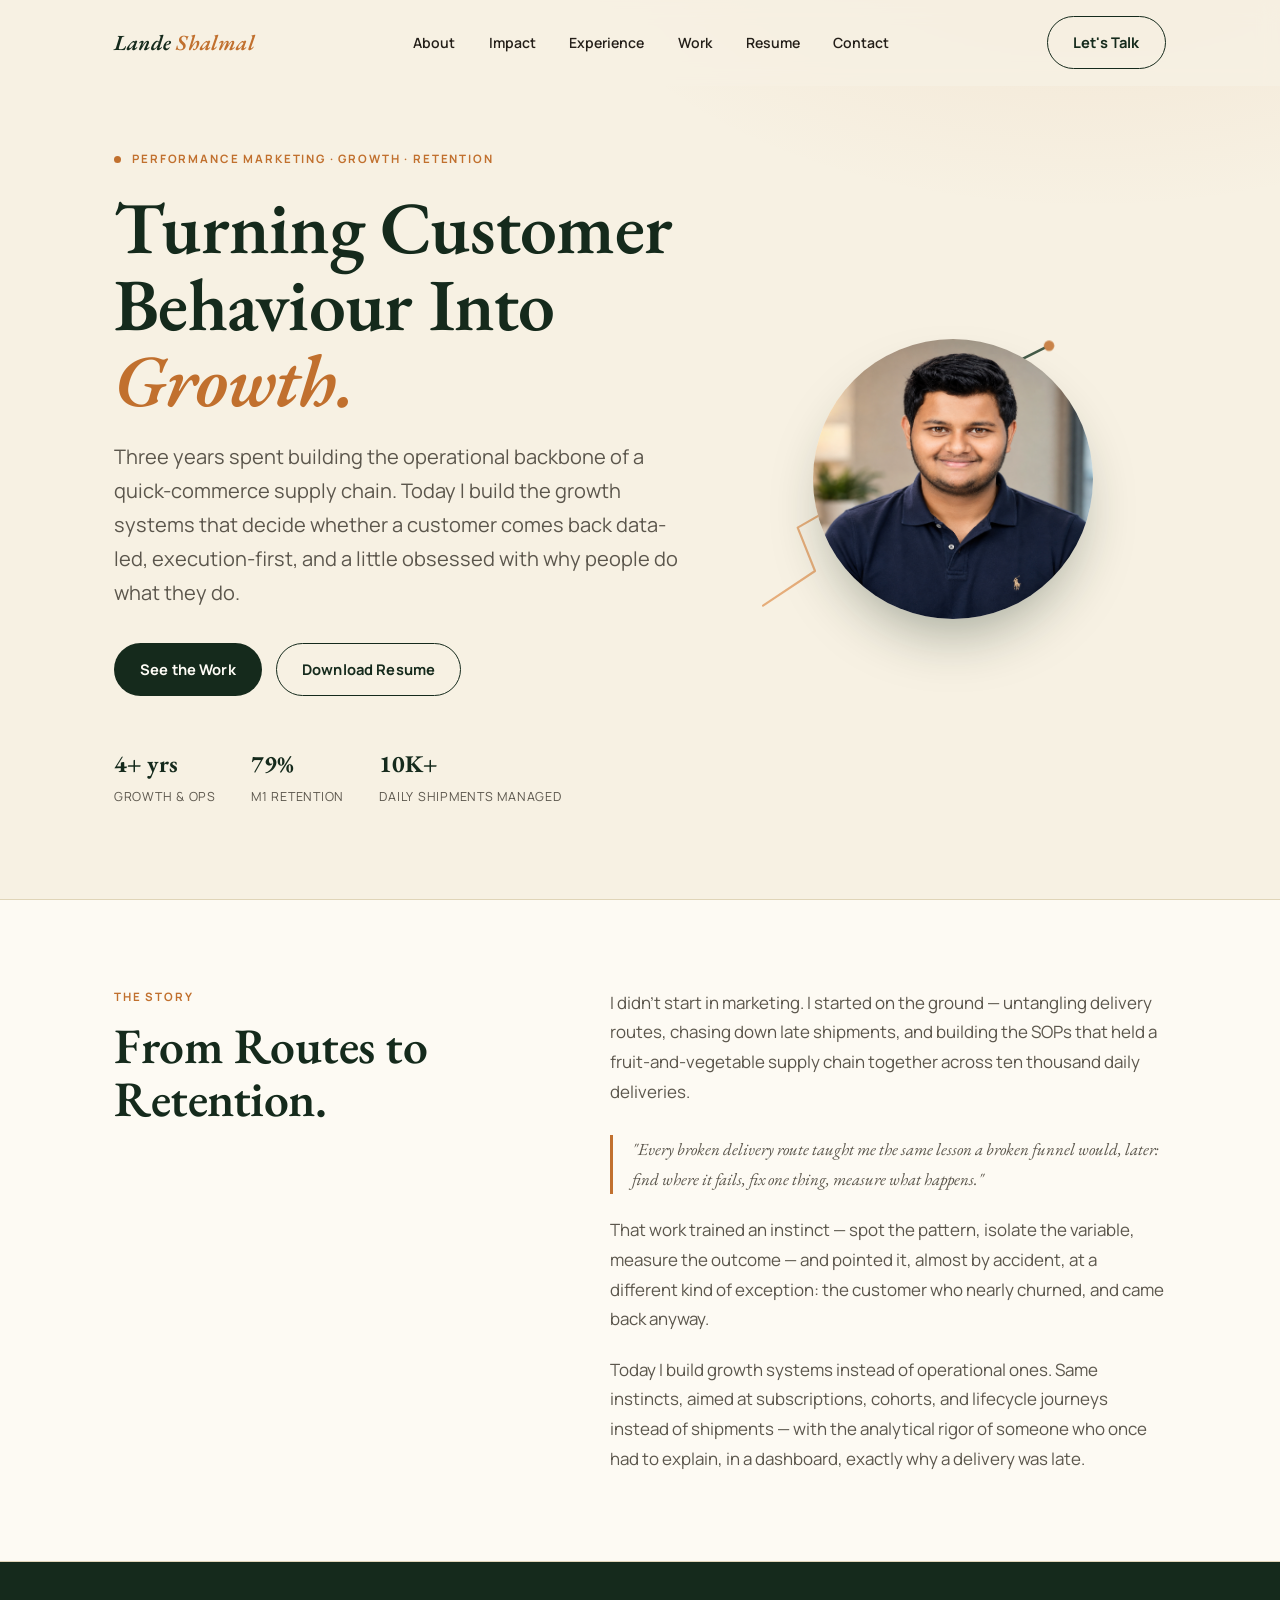
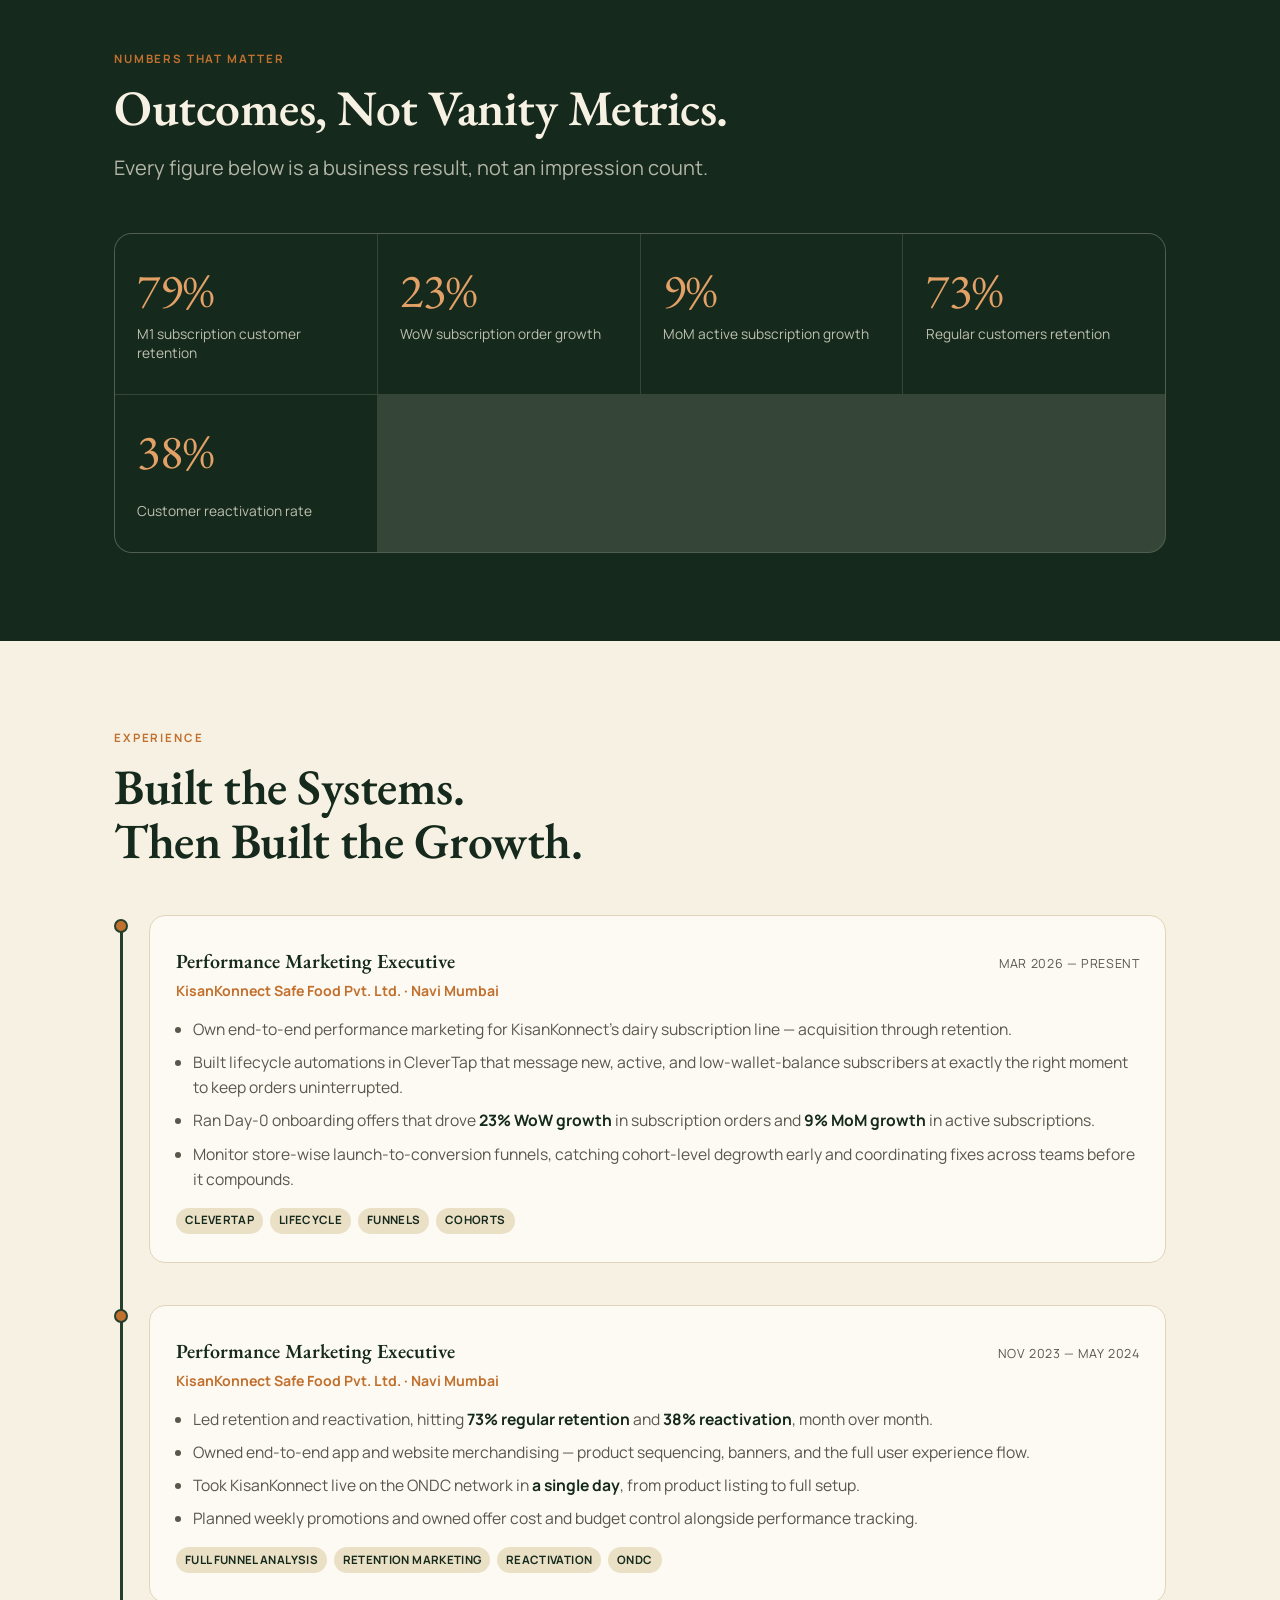
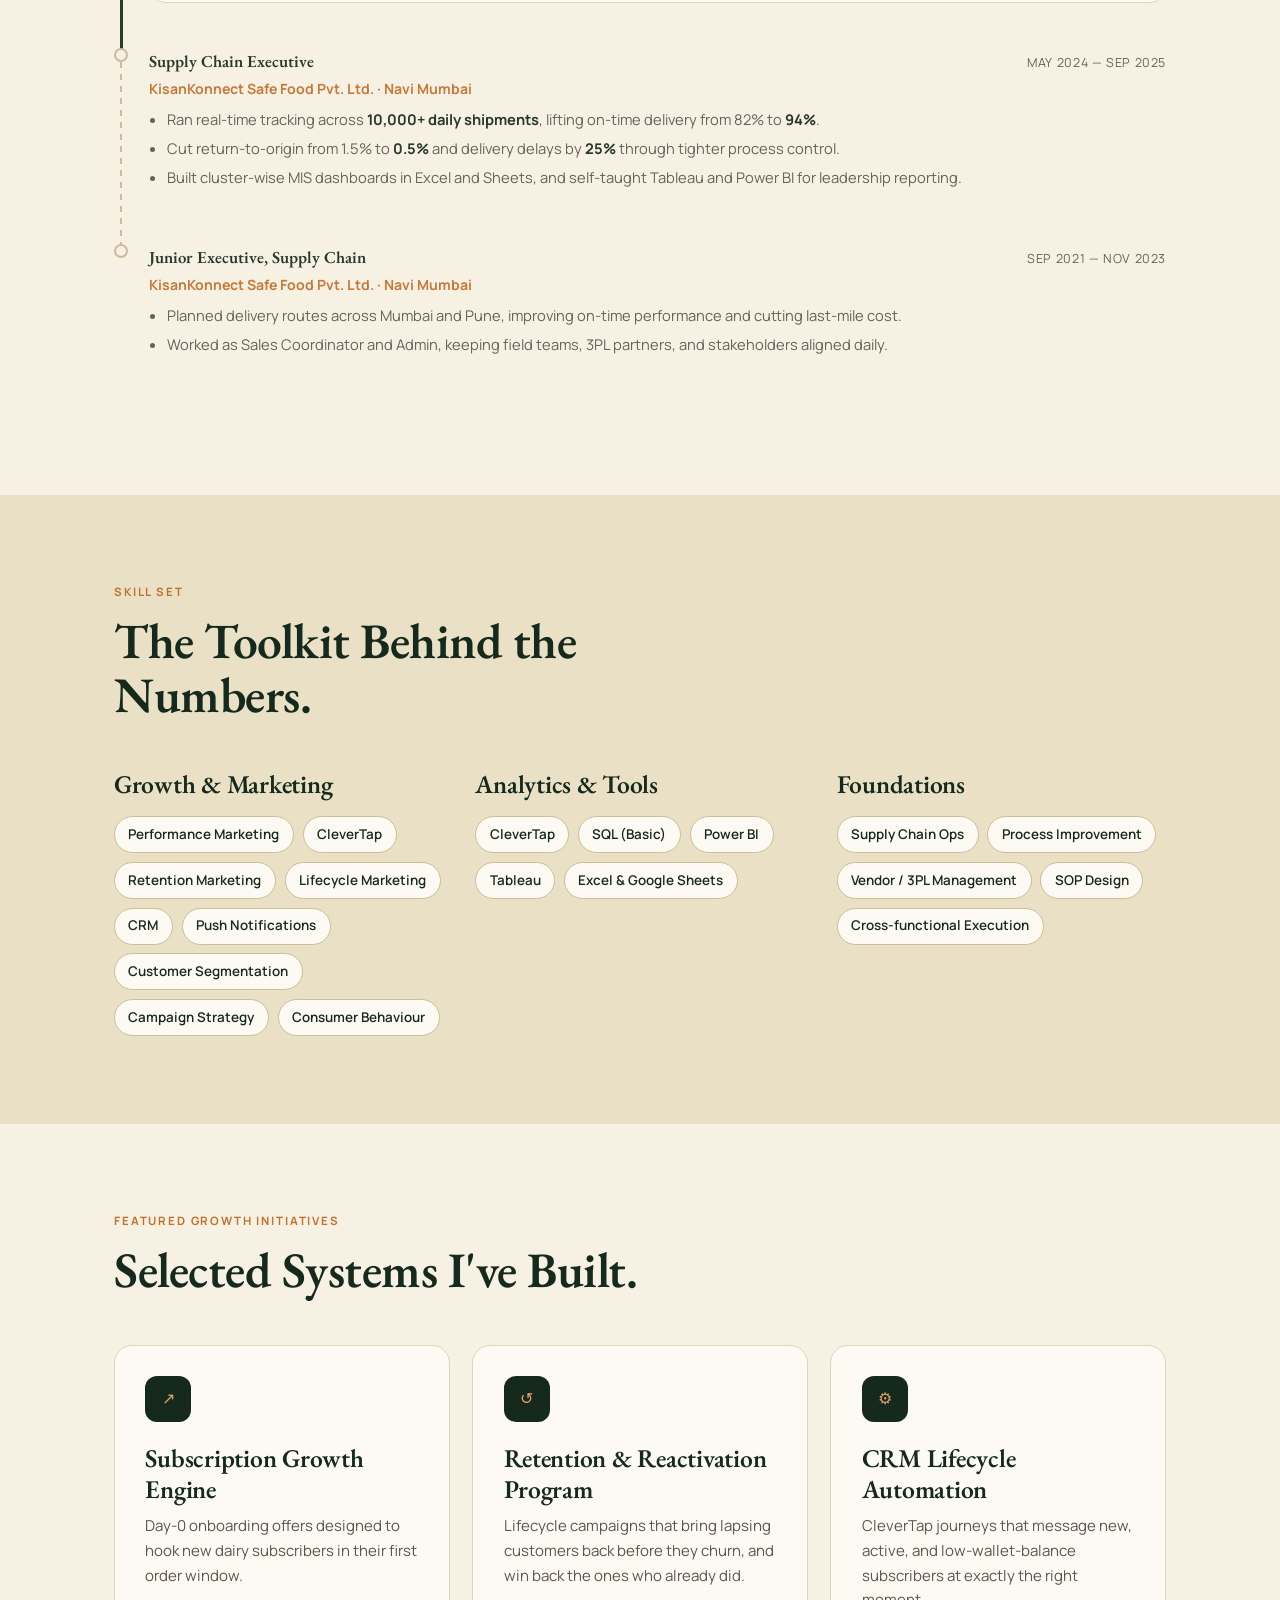
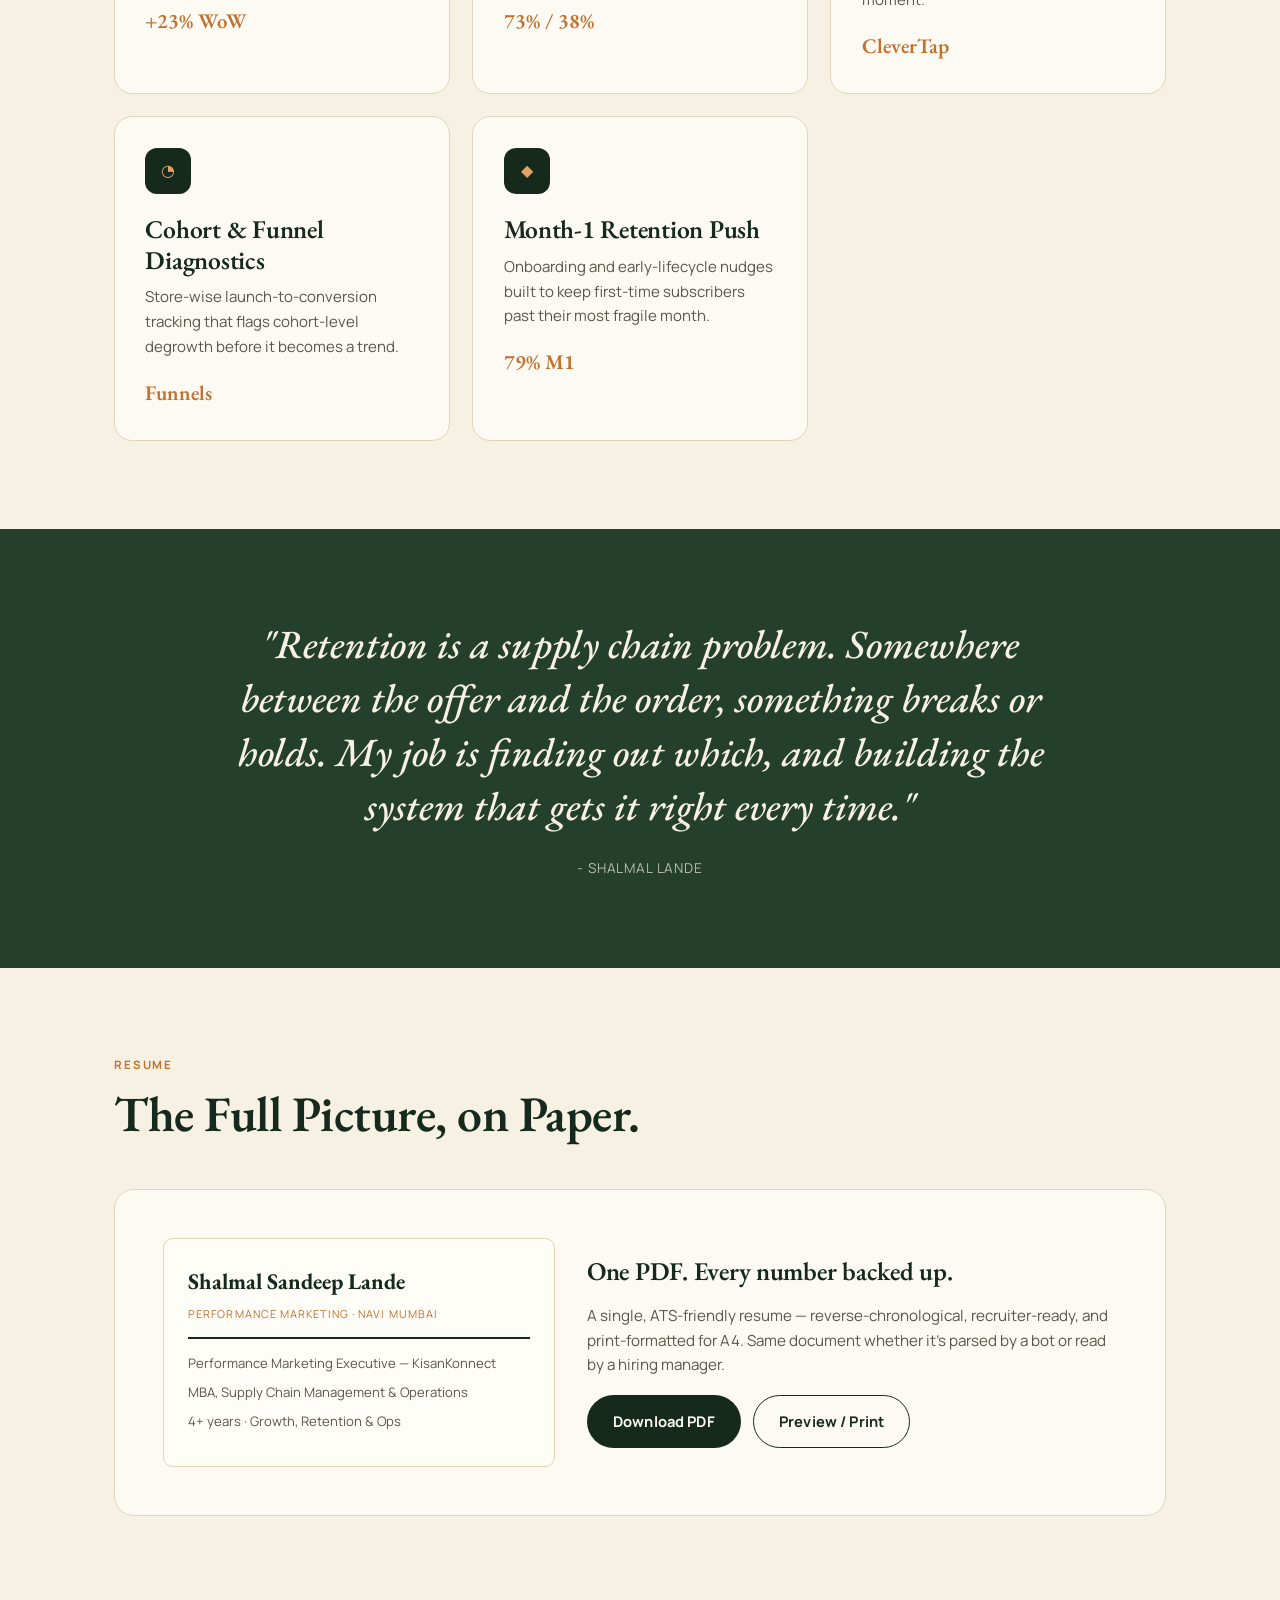
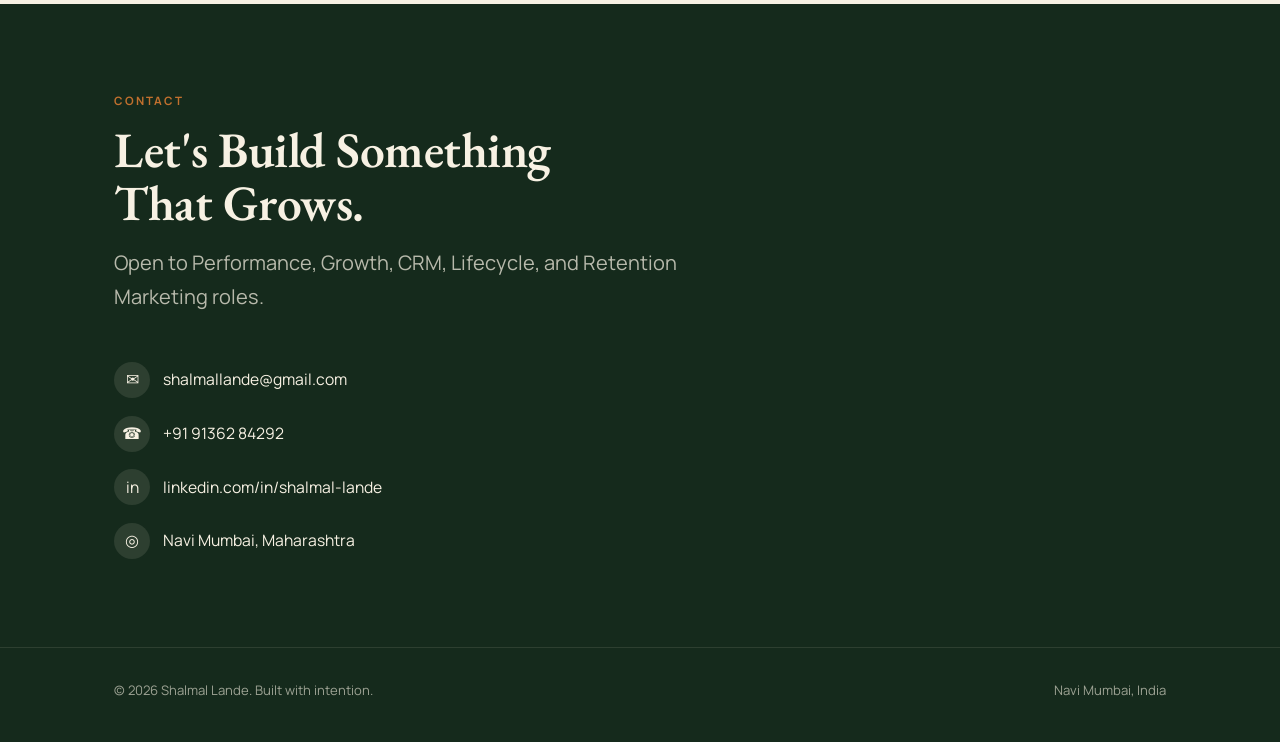
==== index.html @ 7742276c "Update index.html Link to resume updated" ====
<!DOCTYPE html>
<html lang="en">
<head>
<meta charset="UTF-8" />
<meta name="viewport" content="width=device-width, initial-scale=1.0" />
<title>Shalmal Lande — Performance Marketing &amp; Growth</title>
<meta name="description" content="Shalmal Lande is a Performance Marketing professional building retention, lifecycle and growth systems — grounded in four years of supply-chain execution." />

<!-- Open Graph -->
<meta property="og:title" content="Shalmal Lande — Building Growth Through Data" />
<meta property="og:description" content="Performance Marketing professional specializing in retention, lifecycle marketing and CRM automation." />
<meta property="og:type" content="website" />
<meta property="og:locale" content="en_IN" />

<!-- Twitter -->
<meta name="twitter:card" content="summary_large_image" />
<meta name="twitter:title" content="Shalmal Lande — Building Growth Through Data" />
<meta name="twitter:description" content="Performance Marketing professional specializing in retention, lifecycle marketing and CRM automation." />

<!-- Structured data -->
<script type="application/ld+json">
{
  "@context": "https://schema.org",
  "@type": "Person",
  "name": "Shalmal Sandeep Lande",
  "jobTitle": "Performance Marketing Executive",
  "worksFor": { "@type": "Organization", "name": "KisanKonnect Safe Food Private Limited" },
  "address": { "@type": "PostalAddress", "addressLocality": "Navi Mumbai", "addressRegion": "Maharashtra", "addressCountry": "IN" },
  "email": "mailto:shalmallande@gmail.com",
  "sameAs": ["https://www.linkedin.com/in/shalmal-lande-428341118/"]
}
</script>

<link rel="icon" href="data:image/svg+xml,%3Csvg xmlns='http://www.w3.org/2000/svg' viewBox='0 0 64 64'%3E%3Crect width='64' height='64' rx='14' fill='%2324402E'/%3E%3Cpath d='M14 40 L24 24 L32 34 L50 16' stroke='%23C1702E' stroke-width='4' fill='none' stroke-linecap='round' stroke-linejoin='round'/%3E%3C/svg%3E" />

<link rel="preconnect" href="https://fonts.googleapis.com" />
<link rel="preconnect" href="https://fonts.gstatic.com" crossorigin />
<link href="https://fonts.googleapis.com/css2?family=EB+Garamond:ital,wght@0,400;0,500;0,600;0,700;1,500;1,600&family=Manrope:wght@400;500;600;700;800&display=swap" rel="stylesheet" />

<style>
/* ============================================================
   TOKENS
   ============================================================ */
:root{
  --ivory:#F7F1E3;
  --ivory-deep:#EFE6D2;
  --paper:#FDFAF3;
  --forest:#24402C;
  --forest-deep:#152A1C;
  --forest-mid:#33553B;
  --beige:#EAE0C6;
  --ember:#C1702E;
  --ember-soft:#E3A167;
  --charcoal:#241F19;
  --charcoal-soft:#5B564C;
  --hairline:#E0D5B8;
  --hairline-strong:#CBBD97;
  --white:#FFFDF7;

  --display:'EB Garamond', Georgia, serif;
  --body:'Manrope', -apple-system, BlinkMacSystemFont, sans-serif;

  --container:1180px;
  --edge: clamp(20px, 6vw, 64px);
  --ease: cubic-bezier(.16,.84,.44,1);
}

*,*::before,*::after{box-sizing:border-box;}
html{scroll-behavior:smooth;}
@media (prefers-reduced-motion: reduce){
  html{scroll-behavior:auto;}
  *,*::before,*::after{animation-duration:0.001ms !important; animation-iteration-count:1 !important; transition-duration:0.001ms !important; scroll-behavior:auto !important;}
}
body{
  margin:0;
  font-family:var(--body);
  background:var(--ivory);
  color:var(--charcoal);
  line-height:1.6;
  -webkit-font-smoothing:antialiased;
  overflow-x:hidden;
}
img,svg{display:block; max-width:100%;}
a{color:inherit;}
button{font-family:inherit;}
::selection{background:var(--ember-soft); color:var(--forest-deep);}

.container{
  width:100%;
  max-width:var(--container);
  margin:0 auto;
  padding-left:var(--edge);
  padding-right:var(--edge);
}
.eyebrow{
  font-family:var(--body);
  font-size:.72rem;
  font-weight:700;
  letter-spacing:.16em;
  text-transform:uppercase;
  color:var(--ember);
}
h1,h2,h3{
  font-family:var(--display);
  font-weight:600;
  margin:0;
  color:var(--forest-deep);
  letter-spacing:-0.01em;
}
h2{ font-size:clamp(2rem, 4.4vw, 3.1rem); line-height:1.08; }
h3{ font-size:clamp(1.25rem, 2vw, 1.6rem); line-height:1.2; }
p{ margin:0; }
.lede{ font-size:clamp(1.05rem, 1.6vw, 1.25rem); color:var(--charcoal-soft); line-height:1.7; }

.italic-accent{ font-style:italic; color:var(--ember); }

/* Buttons */
.btn{
  display:inline-flex;
  align-items:center;
  gap:.5em;
  font-family:var(--body);
  font-weight:700;
  font-size:.92rem;
  letter-spacing:.01em;
  padding:.95em 1.7em;
  border-radius:100px;
  border:1.5px solid transparent;
  cursor:pointer;
  text-decoration:none;
  transition:transform .35s var(--ease), background .3s ease, color .3s ease, border-color .3s ease;
  will-change:transform;
}
.btn-primary{ background:var(--forest-deep); color:var(--white); }
.btn-primary:hover{ background:var(--forest); }
.btn-ghost{ background:transparent; color:var(--forest-deep); border-color:var(--forest-deep); }
.btn-ghost:hover{ background:var(--forest-deep); color:var(--white); }
.btn-on-dark{ background:var(--ember); color:var(--white); }
.btn-on-dark:hover{ background:var(--ember-soft); }
.btn-ghost-on-dark{ background:transparent; color:var(--ivory); border-color:rgba(247,241,227,.4); }
.btn-ghost-on-dark:hover{ background:rgba(247,241,227,.12); border-color:var(--ivory); }

/* Reveal-on-scroll */
.reveal{ opacity:0; transform:translateY(28px); transition:opacity .8s var(--ease), transform .8s var(--ease); }
.reveal.in-view{ opacity:1; transform:translateY(0); }
.reveal-stagger > *{ opacity:0; transform:translateY(24px); transition:opacity .7s var(--ease), transform .7s var(--ease); }
.reveal-stagger.in-view > *{ opacity:1; transform:translateY(0); }
.reveal-stagger.in-view > *:nth-child(1){transition-delay:.02s;}
.reveal-stagger.in-view > *:nth-child(2){transition-delay:.09s;}
.reveal-stagger.in-view > *:nth-child(3){transition-delay:.16s;}
.reveal-stagger.in-view > *:nth-child(4){transition-delay:.23s;}
.reveal-stagger.in-view > *:nth-child(5){transition-delay:.30s;}
.reveal-stagger.in-view > *:nth-child(6){transition-delay:.37s;}
.reveal-stagger.in-view > *:nth-child(7){transition-delay:.44s;}
.reveal-stagger.in-view > *:nth-child(8){transition-delay:.51s;}

/* ============================================================
   SCROLL PROGRESS + CURSOR GLOW + BACK TO TOP
   ============================================================ */
#scroll-progress{
  position:fixed; top:0; left:0; height:3px; width:0%;
  background:var(--ember); z-index:9999; transition:width .1s linear;
}
#cursor-glow{
  position:fixed; top:0; left:0; width:420px; height:420px;
  border-radius:50%; pointer-events:none; z-index:1;
  background:radial-gradient(circle, rgba(193,112,46,.10) 0%, rgba(193,112,46,0) 70%);
  transform:translate(-50%,-50%); opacity:0; transition:opacity .4s ease;
}
#back-to-top{
  position:fixed; right:20px; bottom:20px; z-index:500;
  width:46px; height:46px; border-radius:50%;
  background:var(--forest-deep); color:var(--ivory);
  border:none; cursor:pointer; display:flex; align-items:center; justify-content:center;
  opacity:0; visibility:hidden; transform:translateY(10px);
  transition:opacity .3s ease, transform .3s ease, visibility .3s;
  box-shadow:0 8px 24px rgba(21,42,28,.25);
}
#back-to-top.show{ opacity:1; visibility:visible; transform:translateY(0); }

/* ============================================================
   NAV
   ============================================================ */
header.nav{
  position:fixed; top:0; left:0; right:0; z-index:1000;
  background:rgba(247,241,227,.82);
  backdrop-filter:blur(10px);
  border-bottom:1px solid transparent;
  transition:border-color .3s ease, background .3s ease;
}
header.nav.scrolled{ border-bottom-color:var(--hairline); }
.nav-inner{
  display:flex; align-items:center; justify-content:space-between;
  padding-top:16px; padding-bottom:16px;
}
.logo{
  font-family:var(--display); font-style:italic; font-weight:600;
  font-size:1.35rem; color:var(--forest-deep); text-decoration:none; letter-spacing:.01em;
}
.logo span{ color:var(--ember); }
.nav-links{ display:none; gap:2.1rem; list-style:none; margin:0; padding:0; align-items:center; }
.nav-links a{
  font-size:.88rem; font-weight:600; text-decoration:none; color:var(--charcoal);
  position:relative; padding-bottom:3px;
}
.nav-links a::after{
  content:""; position:absolute; left:0; right:100%; bottom:0; height:1.5px; background:var(--ember);
  transition:right .3s var(--ease);
}
.nav-links a:hover::after{ right:0; }
.nav-cta{ display:none; }
.nav-toggle{
  background:none; border:none; cursor:pointer; padding:6px; display:flex; flex-direction:column; gap:5px;
}
.nav-toggle span{ width:24px; height:2px; background:var(--forest-deep); border-radius:2px; transition:transform .3s ease, opacity .3s ease; }
.nav-toggle.open span:nth-child(1){ transform:translateY(7px) rotate(45deg); }
.nav-toggle.open span:nth-child(2){ opacity:0; }
.nav-toggle.open span:nth-child(3){ transform:translateY(-7px) rotate(-45deg); }

.mobile-menu{
  position:fixed; inset:0; background:var(--forest-deep); z-index:998;
  display:flex; flex-direction:column; justify-content:center; padding:0 var(--edge);
  transform:translateY(-100%); transition:transform .5s var(--ease); 
}
.mobile-menu.open{ transform:translateY(0); }
.mobile-menu ul{ list-style:none; margin:0; padding:0; display:flex; flex-direction:column; gap:1.1rem; }
.mobile-menu a{
  font-family:var(--display); font-size:2.1rem; color:var(--ivory); text-decoration:none; font-weight:500;
}
.mobile-menu .mm-cta{ margin-top:2rem; }

@media (min-width:900px){
  .nav-links{ display:flex; }
  .nav-cta{ display:inline-flex; }
  .nav-toggle{ display:none; }
}

/* ============================================================
   HERO
   ============================================================ */

.hero{
  position:relative; padding:150px 0 90px; overflow:hidden;
  background:
    radial-gradient(ellipse 900px 500px at 85% -10%, rgba(193,112,46,.10), transparent 60%),
    var(--ivory);


}
.hero-grid{ display:grid; gap:2.4rem; align-items:center; }
.hero-kicker{ display:flex; align-items:center; gap:.7rem; margin-bottom:1.3rem; }
.hero-kicker .dot{ width:7px; height:7px; border-radius:50%; background:var(--ember); }
.hero h1{
  font-size:clamp(2.5rem, 7vw, 4.6rem);
  line-height:1.04;
}
.hero .lede{ margin-top:1.3rem; max-width:52ch; }
.hero-ctas{ display:flex; flex-wrap:wrap; gap:.9rem; margin-top:2.1rem; }
.hero-meta{
  display:flex; gap:2.2rem; margin-top:3rem; flex-wrap:wrap;
}
.hero-meta div{ }
.hero-meta strong{ display:block; font-family:var(--display); font-size:1.5rem; color:var(--forest-deep); }
.hero-meta span{ font-size:.78rem; color:var(--charcoal-soft); text-transform:uppercase; letter-spacing:.06em; }

.hero-visual{ position:relative; min-height:280px; }
.hero-avatar{
  width:min(280px, 60vw); aspect-ratio:1; border-radius:50%;
  margin:0 auto;
  background:linear-gradient(155deg, var(--forest-mid), var(--forest-deep));
  display:flex; align-items:center; justify-content:center;
  font-family:var(--display); font-style:italic; font-size:5rem; color:var(--ivory);
  position:relative; z-index:2;
  box-shadow:0 30px 60px -20px rgba(21,42,28,.4);

}
.route-svg{ position:absolute; inset:-10% -10% auto -10%; height:130%; width:120%; z-index:1; opacity:.85; }
.route-path{
  fill:none; stroke:var(--ember-soft); stroke-width:2.5; stroke-linecap:round; stroke-linejoin:round;
  stroke-dasharray:6 10;
}
.route-path.grow{ stroke:var(--forest); stroke-width:3; stroke-dasharray:none; }
.route-draw{ stroke-dasharray:1000; stroke-dashoffset:1000; animation:draw 2.6s var(--ease) forwards .3s; }
.route-draw2{ stroke-dasharray:1000; stroke-dashoffset:1000; animation:draw 2.6s var(--ease) forwards .9s; }
@keyframes draw{ to{ stroke-dashoffset:0; } }
.route-dot{ fill:var(--ember); opacity:0; animation:dotpop .4s ease forwards 2.6s; }
@keyframes dotpop{ to{opacity:1;} }

@media (min-width:900px){
  .hero-grid{ grid-template-columns:1.15fr .85fr; gap:3rem; }



/* ============================================================
   SECTION shells
   ============================================================ */
section{ padding:88px 0; position:relative; }
.section-head{ max-width:640px; margin-bottom:3rem; }
.section-head .eyebrow{ margin-bottom:.8rem; display:block; }

/* ABOUT */
.about{ background:var(--paper); border-top:1px solid var(--hairline); border-bottom:1px solid var(--hairline); }
.about-grid{ display:grid; gap:2.6rem; }
.about-copy p{ margin-bottom:1.3rem; color:var(--charcoal-soft); font-size:1.06rem; line-height:1.75; }
.about-copy p:last-child{ margin-bottom:0; }
.pull{
  border-left:3px solid var(--ember); padding-left:1.2rem; margin:1.8rem 0;
  font-family:var(--display); font-style:italic; font-size:1.25rem; color:var(--forest-deep);
}
@media (min-width:900px){
  .about-grid{ grid-template-columns:.9fr 1.1fr; }
}

/* NUMBERS */
.numbers{ background:var(--forest-deep); color:var(--ivory); }
.numbers h2, .numbers .section-head p{ color:var(--ivory); }
.numbers .section-head p{ color:rgba(247,241,227,.7); }
.kpi-grid{
  display:grid; grid-template-columns:repeat(2,1fr); gap:1px;
  background:rgba(247,241,227,.14); border:1px solid rgba(247,241,227,.14); border-radius:18px; overflow:hidden;
}
.kpi-card{ background:var(--forest-deep); padding:2rem 1.4rem; text-align:left; }
.kpi-num{
  font-family:var(--display); font-size:clamp(2.1rem, 4vw, 3rem); color:var(--ember-soft); line-height:1;
  display:flex; align-items:baseline; gap:.15em;
}
.kpi-label{ margin-top:.6rem; font-size:.86rem; color:rgba(247,241,227,.75); line-height:1.4; }
.kpi-rto{ grid-column:1 / 1; display:flex; align-items:baseline; gap:1rem; flex-wrap:wrap; }
.kpi-rto .arrow{ color:var(--ember-soft); font-family:var(--display); font-size:1.6rem; }
@media (min-width:700px){
  .kpi-grid{ grid-template-columns:repeat(4,1fr); }
}

/* EXPERIENCE */
.timeline{ position:relative; }
.tl-item{ position:relative; padding-left:2.2rem; padding-bottom:2.6rem; }
.tl-item::before{ /* spine */
  content:""; position:absolute; left:6px; top:6px; bottom:-6px; width:2px; background:var(--hairline-strong);
}
.tl-item:last-child::before{ display:none; }
.tl-item::after{ /* dot */
  content:""; position:absolute; left:0; top:4px; width:14px; height:14px; border-radius:50%;
  background:var(--ivory); border:2.5px solid var(--hairline-strong);
}
.tl-item.role-marketing::before{ background:var(--forest); width:3px; left:5.5px; }
.tl-item.role-marketing::after{ border-color:var(--forest); background:var(--ember); }
.tl-item.role-supply::before{ background:repeating-linear-gradient(to bottom, var(--hairline-strong) 0 6px, transparent 6px 12px); }

.tl-card{ }
.tl-card.emph{
  background:var(--paper); border:1px solid var(--hairline); border-radius:16px; padding:1.8rem 1.6rem;
}
.tl-card.muted{ padding:0.2rem 0 0.2rem 0; opacity:.92; }
.tl-top{ display:flex; flex-wrap:wrap; align-items:baseline; justify-content:space-between; gap:.4rem; margin-bottom:.2rem;}
.tl-role{ font-family:var(--display); font-weight:600; font-size:1.25rem; color:var(--forest-deep); }
.tl-card.muted .tl-role{ font-size:1.05rem; }
.tl-date{ font-size:.78rem; color:var(--charcoal-soft); text-transform:uppercase; letter-spacing:.05em; white-space:nowrap; }
.tl-company{ font-size:.88rem; color:var(--ember); font-weight:700; margin-bottom:.9rem; }
.tl-card.muted .tl-company{ margin-bottom:.5rem; }
.tl-bullets{ margin:0; padding-left:1.1rem; color:var(--charcoal-soft); }
.tl-bullets li{ margin-bottom:.5rem; font-size:.98rem; line-height:1.6; }
.tl-card.muted .tl-bullets li{ font-size:.92rem; margin-bottom:.35rem; }
.tl-bullets strong{ color:var(--forest-deep); }
.tag-row{ display:flex; flex-wrap:wrap; gap:.4rem; margin-top:1rem; }
.tag{
  font-size:.72rem; font-weight:700; letter-spacing:.03em; text-transform:uppercase;
  background:var(--beige); color:var(--forest-deep); padding:.32em .8em; border-radius:100px;
}

/* SKILLS */
.skills{ background:var(--beige); }
.skills-grid{ display:grid; gap:2rem; }
.skill-group h3{ margin-bottom:1rem; }
.skill-group .pill-row{ display:flex; flex-wrap:wrap; gap:.55rem; }
.pill{
  font-size:.84rem; font-weight:600; color:var(--forest-deep); background:var(--paper);
  border:1px solid var(--hairline-strong); padding:.5em 1em; border-radius:100px;
  transition:background .25s ease, color .25s ease, transform .25s ease;
}
.pill:hover{ background:var(--forest-deep); color:var(--ivory); transform:translateY(-2px); }
@media (min-width:900px){
  .skills-grid{ grid-template-columns:repeat(3,1fr); }
}

/* FEATURED WORK */
.work-grid{ display:grid; gap:1.4rem; }
.work-card{
  border:1px solid var(--hairline); border-radius:18px; padding:1.9rem; background:var(--paper);
  transition:transform .4s var(--ease), box-shadow .4s var(--ease), border-color .4s ease;
  position:relative; overflow:hidden;
}
.work-card:hover{ transform:translateY(-6px); box-shadow:0 24px 48px -24px rgba(36,32,25,.18); border-color:var(--hairline-strong); }
.work-icon{
  width:46px; height:46px; border-radius:12px; background:var(--forest-deep); color:var(--ember-soft);
  display:flex; align-items:center; justify-content:center; margin-bottom:1.3rem;
}
.work-card h3{ margin-bottom:.6rem; }
.work-card p{ color:var(--charcoal-soft); font-size:.94rem; line-height:1.65; margin-bottom:1rem; }
.work-stat{ font-family:var(--display); color:var(--ember); font-size:1.3rem; font-weight:600; }
@media (min-width:700px){ .work-grid{ grid-template-columns:repeat(2,1fr); } }
@media (min-width:1050px){ .work-grid{ grid-template-columns:repeat(3,1fr); } }

/* PHILOSOPHY */
.philosophy{
  background:var(--forest); color:var(--ivory); text-align:center;
}
.philosophy-quote{
  font-family:var(--display); font-style:italic; font-weight:500;
  font-size:clamp(1.5rem, 3.6vw, 2.5rem); line-height:1.35; max-width:820px; margin:0 auto;
}
.philosophy-attr{ margin-top:1.6rem; font-size:.85rem; letter-spacing:.06em; text-transform:uppercase; color:rgba(247,241,227,.7); }

/* RESUME */
.resume-panel{
  display:grid; gap:2rem; background:var(--paper); border:1px solid var(--hairline); border-radius:20px; padding:clamp(1.6rem,4vw,3rem);
}
.resume-doc{
  background:var(--white); border:1px solid var(--hairline); border-radius:10px; padding:1.6rem 1.5rem;
  font-family:var(--display);
}
.resume-doc .rd-name{ font-size:1.4rem; font-weight:700; color:var(--forest-deep); }
.resume-doc .rd-tag{ font-family:var(--body); font-size:.68rem; letter-spacing:.1em; text-transform:uppercase; color:var(--ember); margin-top:.3rem; }
.resume-doc hr{ border:none; border-top:2px solid var(--forest-deep); margin:.9rem 0; }
.resume-doc .rd-line{ font-family:var(--body); font-size:.82rem; color:var(--charcoal-soft); margin-bottom:.5rem; }
.resume-actions{ display:flex; flex-direction:column; gap:1.1rem; justify-content:center; }
.resume-actions p{ color:var(--charcoal-soft); font-size:.95rem; }
.resume-btns{ display:flex; flex-wrap:wrap; gap:.8rem; }
@media (min-width:850px){ .resume-panel{ grid-template-columns:.85fr 1.15fr; } }

/* CONTACT */
.contact{ background:var(--forest-deep); color:var(--ivory); }
.contact h2{ color:var(--ivory); }
.contact .section-head p{ color:rgba(247,241,227,.72); }
.contact-grid{ display:grid; gap:2.4rem; }
.contact-info{ display:flex; flex-direction:column; gap:1.1rem; }
.contact-info a, .contact-info div{
  display:flex; align-items:center; gap:.8rem; text-decoration:none; color:var(--ivory); font-size:.98rem;
}
.ci-icon{ width:36px; height:36px; border-radius:50%; background:rgba(247,241,227,.1); display:flex; align-items:center; justify-content:center; flex-shrink:0; }
.contact-info a{ transition:opacity .25s ease; }
.contact-info a:hover{ opacity:.7; }

.contact-form{ display:flex; flex-direction:column; gap:.9rem; }
.contact-form input, .contact-form textarea{
  width:100%; background:rgba(247,241,227,.07); border:1px solid rgba(247,241,227,.22); border-radius:10px;
  padding:.9em 1em; color:var(--ivory); font-family:var(--body); font-size:.95rem;
}
.contact-form input::placeholder, .contact-form textarea::placeholder{ color:rgba(247,241,227,.5); }
.contact-form input:focus, .contact-form textarea:focus{ outline:2px solid var(--ember); outline-offset:1px; }
.form-note{ font-size:.78rem; color:rgba(247,241,227,.55); }
@media (min-width:900px){ .contact-grid{ grid-template-columns:.85fr 1.15fr; } }

/* FOOTER */
footer{ background:var(--forest-deep); color:rgba(247,241,227,.6); padding:2rem 0 2.6rem; border-top:1px solid rgba(247,241,227,.1); font-size:.82rem; }
.footer-row{ display:flex; flex-wrap:wrap; justify-content:space-between; gap:1rem; align-items:center; }

/* Focus visibility */
a:focus-visible, button:focus-visible{ outline:2px solid var(--ember); outline-offset:2px; }
</style>
</head>
<body>

<div id="scroll-progress"></div>
<div id="cursor-glow"></div>

<header class="nav" id="siteNav">
  <div class="container nav-inner">
    <a href="#top" class="logo">Lande <span>Shalmal</span></a>
    <ul class="nav-links">
      <li><a href="#about">About</a></li>
      <li><a href="#numbers">Impact</a></li>
      <li><a href="#experience">Experience</a></li>
      <li><a href="#work">Work</a></li>
      <li><a href="#resume">Resume</a></li>
      <li><a href="#contact">Contact</a></li>
    </ul>
    <a href="#contact" class="btn btn-ghost nav-cta">Let's Talk</a>
    <button class="nav-toggle" id="navToggle" aria-label="Toggle menu">
      <span></span><span></span><span></span>
    </button>
  </div>
</header>

<div class="mobile-menu" id="mobileMenu">
  <ul>
    <li><a href="#about">About</a></li>
    <li><a href="#numbers">Impact</a></li>
    <li><a href="#experience">Experience</a></li>
    <li><a href="#work">Work</a></li>
    <li><a href="#resume">Resume</a></li>
    <li><a href="#contact">Contact</a></li>
  </ul>
  <a href="#contact" class="btn btn-on-dark mm-cta">Let's Talk</a>
</div>

<main id="top">

<!-- ============ HERO ============ -->
<section class="hero">
  <div class="container hero-grid">
    <div>
      <div class="hero-kicker"><span class="dot"></span><span class="eyebrow">Performance Marketing · Growth · Retention</span></div>
      <h1>Turning Customer<br/>Behaviour Into <span class="italic-accent">Growth.</span></h1>
      <p class="lede">Three years spent building the operational backbone of a quick-commerce supply chain. Today I build the growth systems that decide whether a customer comes back data-led, execution-first, and a little obsessed with why people do what they do.</p>
      <div class="hero-ctas">
        <a href="#work" class="btn btn-primary magnetic">See the Work</a>
        <a href="#resume" class="btn btn-ghost magnetic">Download Resume</a>
      </div>
      <div class="hero-meta">
        <div><strong>4+ yrs</strong><span>Growth &amp; Ops</span></div>
        <div><strong>79%</strong><span>M1 Retention</span></div>
        <div><strong>10K+</strong><span>Daily Shipments Managed</span></div>
      </div>
    </div>
   <div class="hero-visual">
  <svg class="route-svg" viewBox="0 0 400 420" preserveAspectRatio="xMidYMid meet" aria-hidden="true">
    <path class="route-path route-draw" d="M30 340 L90 300 L70 250 L140 210 L120 160" />
    <path class="route-path grow route-draw2" d="M120 160 L180 130 L230 150 L280 80 L360 40" />
    <circle class="route-dot" cx="360" cy="40" r="6"></circle>
</svg>
<div class="hero-image">
  <img src="SHALMALLANDE.PNG" alt="SL" class="hero-avatar">
</div>
</section>

<!-- ============ ABOUT ============ -->
<section class="about" id="about">
  <div class="container about-grid">
    <div class="section-head reveal" style="margin-bottom:0;">
      <span class="eyebrow">The Story</span>
      <h2>From Routes to Retention.</h2>
    </div>
    <div class="about-copy reveal">
      <p>I didn't start in marketing. I started on the ground — untangling delivery routes, chasing down late shipments, and building the SOPs that held a fruit-and-vegetable supply chain together across ten thousand daily deliveries.</p>
      <p class="pull">"Every broken delivery route taught me the same lesson a broken funnel would, later: find where it fails, fix one thing, measure what happens."</p>
      <p>That work trained an instinct — spot the pattern, isolate the variable, measure the outcome — and pointed it, almost by accident, at a different kind of exception: the customer who nearly churned, and came back anyway.</p>
      <p>Today I build growth systems instead of operational ones. Same instincts, aimed at subscriptions, cohorts, and lifecycle journeys instead of shipments — with the analytical rigor of someone who once had to explain, in a dashboard, exactly why a delivery was late.</p>
    </div>
  </div>
</section>

<!-- ============ NUMBERS ============ -->
<section class="numbers" id="numbers">
  <div class="container">
    <div class="section-head reveal">
      <span class="eyebrow">Numbers That Matter</span>
      <h2>Outcomes, Not Vanity Metrics.</h2>
      <p class="lede" style="margin-top:1rem;">Every figure below is a business result, not an impression count.</p>
    </div>
    <div class="kpi-grid reveal-stagger">
      <div class="kpi-card">
        <div class="kpi-num"><span class="counter" data-target="79" data-suffix="%">0%</span></div>
        <div class="kpi-label">M1 subscription customer retention</div>
      </div>
      <div class="kpi-card">
        <div class="kpi-num"><span class="counter" data-target="23" data-suffix="%">0%</span></div>
        <div class="kpi-label">WoW subscription order growth</div>
      </div>
      <div class="kpi-card">
        <div class="kpi-num"><span class="counter" data-target="9" data-suffix="%">0%</span></div>
        <div class="kpi-label">MoM active subscription growth</div>
      </div>
      <div class="kpi-card">
        <div class="kpi-num"><span class="counter" data-target="73" data-suffix="%">0%</span></div>
        <div class="kpi-label">Regular customers retention</div>
      </div>
      <div class="kpi-card kpi-rto">
 <div class="kpi-num"><span class="counter" data-target="38" data-suffix="%">0%</span></div>
	<div class="kpi-label">Customer reactivation rate</div>
      </div>
  
</section>

<!-- ============ EXPERIENCE ============ -->
<section id="experience">
  <div class="container">
    <div class="section-head reveal">
      <span class="eyebrow">Experience</span>
      <h2>Built the Systems.<br/>Then Built the Growth.</h2>
    </div>

    <div class="timeline">

      <div class="tl-item role-marketing reveal">
        <div class="tl-card emph">
          <div class="tl-top">
            <span class="tl-role">Performance Marketing Executive</span>
            <span class="tl-date">Mar 2026 — Present</span>
          </div>
          <div class="tl-company">KisanKonnect Safe Food Pvt. Ltd. · Navi Mumbai</div>
          <ul class="tl-bullets">
            <li>Own end‑to‑end performance marketing for KisanKonnect's dairy subscription line — acquisition through retention.</li>
            <li>Built lifecycle automations in CleverTap that message new, active, and low‑wallet‑balance subscribers at exactly the right moment to keep orders uninterrupted.</li>
            <li>Ran Day‑0 onboarding offers that drove <strong>23% WoW growth</strong> in subscription orders and <strong>9% MoM growth</strong> in active subscriptions.</li>
            <li>Monitor store‑wise launch‑to‑conversion funnels, catching cohort‑level degrowth early and coordinating fixes across teams before it compounds.</li>
          </ul>
          <div class="tag-row"><span class="tag">CleverTap</span><span class="tag">Lifecycle</span><span class="tag">Funnels</span><span class="tag">Cohorts</span></div>
        </div>
      </div>

      <div class="tl-item role-marketing reveal">
        <div class="tl-card emph">
          <div class="tl-top">
            <span class="tl-role">Performance Marketing Executive</span>
            <span class="tl-date">Nov 2023 — May 2024</span>
          </div>
          <div class="tl-company">KisanKonnect Safe Food Pvt. Ltd. · Navi Mumbai</div>
          <ul class="tl-bullets">
            <li>Led retention and reactivation, hitting <strong>73% regular retention</strong> and <strong>38% reactivation</strong>, month over month.</li>
            <li>Owned end‑to‑end app and website merchandising — product sequencing, banners, and the full user experience flow.</li>
            <li>Took KisanKonnect live on the ONDC network in <strong>a single day</strong>, from product listing to full setup.</li>
            <li>Planned weekly promotions and owned offer cost and budget control alongside performance tracking.</li>
          </ul>
          <div class="tag-row"><span class="tag">Full Funnel Analysis</span><span class="tag">Retention Marketing</span><span class="tag">Reactivation</span><span class="tag">ONDC</span></div>
        </div>
      </div>

      <div class="tl-item role-supply reveal">
        <div class="tl-card muted">
          <div class="tl-top">
            <span class="tl-role">Supply Chain Executive</span>
            <span class="tl-date">May 2024 — Sep 2025</span>
          </div>
          <div class="tl-company">KisanKonnect Safe Food Pvt. Ltd. · Navi Mumbai</div>
          <ul class="tl-bullets">
            <li>Ran real‑time tracking across <strong>10,000+ daily shipments</strong>, lifting on‑time delivery from 82% to <strong>94%</strong>.</li>
            <li>Cut return‑to‑origin from 1.5% to <strong>0.5%</strong> and delivery delays by <strong>25%</strong> through tighter process control.</li>
            <li>Built cluster‑wise MIS dashboards in Excel and Sheets, and self‑taught Tableau and Power BI for leadership reporting.</li>
          </ul>
        </div>
      </div>

      <div class="tl-item role-supply reveal">
        <div class="tl-card muted">
          <div class="tl-top">
            <span class="tl-role">Junior Executive, Supply Chain</span>
            <span class="tl-date">Sep 2021 — Nov 2023</span>
          </div>
          <div class="tl-company">KisanKonnect Safe Food Pvt. Ltd. · Navi Mumbai</div>
          <ul class="tl-bullets">
            <li>Planned delivery routes across Mumbai and Pune, improving on‑time performance and cutting last‑mile cost.</li>
            <li>Worked as Sales Coordinator and Admin, keeping field teams, 3PL partners, and stakeholders aligned daily.</li>
          </ul>
        </div>
      </div>

    </div>
  </div>
</section>

<!-- ============ SKILLS ============ -->
<section class="skills">
  <div class="container">
    <div class="section-head reveal">
      <span class="eyebrow">Skill Set</span>
      <h2>The Toolkit Behind the Numbers.</h2>
    </div>
    <div class="skills-grid reveal-stagger">
      <div class="skill-group">
        <h3>Growth &amp; Marketing</h3>
        <div class="pill-row">
          <span class="pill">Performance Marketing</span>
 <span class="pill">CleverTap</span>
          <span class="pill">Retention Marketing</span>
          <span class="pill">Lifecycle Marketing</span>
          <span class="pill">CRM</span>
          <span class="pill">Push Notifications</span>
          <span class="pill">Customer Segmentation</span>
          <span class="pill">Campaign Strategy</span>
          <span class="pill">Consumer Behaviour</span>
        </div>
      </div>
      <div class="skill-group">
        <h3>Analytics &amp; Tools</h3>
        <div class="pill-row">
          <span class="pill">CleverTap</span>
          <span class="pill">SQL (Basic)</span>
          <span class="pill">Power BI</span>
          <span class="pill">Tableau</span>
          <span class="pill">Excel &amp; Google Sheets</span>
        </div>
      </div>
      <div class="skill-group">
        <h3>Foundations</h3>
        <div class="pill-row">
          <span class="pill">Supply Chain Ops</span>
          <span class="pill">Process Improvement</span>
          <span class="pill">Vendor / 3PL Management</span>
          <span class="pill">SOP Design</span>
          <span class="pill">Cross‑functional Execution</span>
        </div>
      </div>
    </div>
  </div>
</section>

<!-- ============ FEATURED WORK ============ -->
<section id="work">
  <div class="container">
    <div class="section-head reveal">
      <span class="eyebrow">Featured Growth Initiatives</span>
      <h2>Selected Systems I've Built.</h2>
    </div>
    <div class="work-grid reveal-stagger">

      <div class="work-card">
        <div class="work-icon">↗</div>
        <h3>Subscription Growth Engine</h3>
        <p>Day‑0 onboarding offers designed to hook new dairy subscribers in their first order window.</p>
        <div class="work-stat">+23% WoW</div>
      </div>

      <div class="work-card">
        <div class="work-icon">↺</div>
        <h3>Retention &amp; Reactivation Program</h3>
        <p>Lifecycle campaigns that bring lapsing customers back before they churn, and win back the ones who already did.</p>
        <div class="work-stat">73% / 38%</div>
      </div>

      <div class="work-card">
        <div class="work-icon">⚙</div>
        <h3>CRM Lifecycle Automation</h3>
        <p>CleverTap journeys that message new, active, and low‑wallet‑balance subscribers at exactly the right moment.</p>
        <div class="work-stat">CleverTap</div>
      </div>

      <div class="work-card">
        <div class="work-icon">◔</div>
        <h3>Cohort &amp; Funnel Diagnostics</h3>
        <p>Store‑wise launch‑to‑conversion tracking that flags cohort‑level degrowth before it becomes a trend.</p>
        <div class="work-stat">Funnels</div>
      </div>

 

      <div class="work-card">
        <div class="work-icon">◆</div>
        <h3>Month‑1 Retention Push</h3>
        <p>Onboarding and early‑lifecycle nudges built to keep first‑time subscribers past their most fragile month.</p>
        <div class="work-stat">79% M1</div>
      </div>

    </div>
  </div>
</section>

<!-- ============ PHILOSOPHY ============ -->
<section class="philosophy">
  <div class="container">
    <p class="philosophy-quote reveal">"Retention is a supply chain problem. Somewhere between the offer and the order, something breaks or holds. My job is finding out which, and building the system that gets it right every time."</p>
    <p class="philosophy-attr reveal">- Shalmal Lande</p>
  </div>
</section>

<!-- ============ RESUME ============ -->
<section id="resume">
  <div class="container">
    <div class="section-head reveal">
      <span class="eyebrow">Resume</span>
      <h2>The Full Picture, on Paper.</h2>
    </div>
    <div class="resume-panel reveal">
      <div class="resume-doc">
        <div class="rd-name">Shalmal Sandeep Lande</div>
        <div class="rd-tag">Performance Marketing · Navi Mumbai</div>
        <hr/>
        <div class="rd-line">Performance Marketing Executive — KisanKonnect</div>
        <div class="rd-line">MBA, Supply Chain Management &amp; Operations</div>
        <div class="rd-line">4+ years · Growth, Retention &amp; Ops</div>
      </div>
      <div class="resume-actions">
        <h3>One PDF. Every number backed up.</h3>
        <p>A single, ATS‑friendly resume — reverse‑chronological, recruiter‑ready, and print‑formatted for A4. Same document whether it's parsed by a bot or read by a hiring manager.</p>
        <div class="resume-btns">
          <a href="Shalmal Lande - Resume 17 May 2026.pdf" download class="btn btn-primary magnetic">Download PDF</a>
          <a href="resume.pdf" target="_blank" class="btn btn-ghost magnetic">Preview / Print</a>
        </div>
      </div>
    </div>
  </div>
</section>

<!-- ============ CONTACT ============ -->
<section class="contact" id="contact">
  <div class="container">
    <div class="section-head reveal">
      <span class="eyebrow">Contact</span>
      <h2>Let's Build Something<br/>That Grows.</h2>
      <p class="lede" style="margin-top:1rem;">Open to Performance, Growth, CRM, Lifecycle, and Retention Marketing roles.</p>
    </div>

    <div class="contact-grid">
      <div class="contact-info reveal">
        <a href="mailto:shalmallande@gmail.com">
          <span class="ci-icon">✉</span> shalmallande@gmail.com
        </a>
        <a href="tel:+919136284292">
          <span class="ci-icon">☎</span> +91 91362 84292
        </a>
        <a href="https://www.linkedin.com/in/shalmal-lande-428341118/" target="_blank" rel="noopener">
          <span class="ci-icon">in</span> linkedin.com/in/shalmal-lande
        </a>
        <div>
          <span class="ci-icon">◎</span> Navi Mumbai, Maharashtra
        </div>
   
 
</section>

</main>

<footer>
  <div class="container footer-row">
    <span>© 2026 Shalmal Lande. Built with intention.</span>
    <span>Navi Mumbai, India</span>
  </div>
</footer>

<button id="back-to-top" aria-label="Back to top">↑</button>

<script>
// Nav scroll state
const navEl = document.getElementById('siteNav');
window.addEventListener('scroll', () => {
  navEl.classList.toggle('scrolled', window.scrollY > 10);
  const doc = document.documentElement;
  const pct = (window.scrollY / (doc.scrollHeight - doc.clientHeight)) * 100;
  document.getElementById('scroll-progress').style.width = pct + '%';
  document.getElementById('back-to-top').classList.toggle('show', window.scrollY > 700);
}, { passive:true });

// Mobile menu
const navToggle = document.getElementById('navToggle');
const mobileMenu = document.getElementById('mobileMenu');
navToggle.addEventListener('click', () => {
  navToggle.classList.toggle('open');
  mobileMenu.classList.toggle('open');
});
mobileMenu.querySelectorAll('a').forEach(a => a.addEventListener('click', () => {
  navToggle.classList.remove('open'); mobileMenu.classList.remove('open');
}));

// Back to top
document.getElementById('back-to-top').addEventListener('click', () => {
  window.scrollTo({ top:0, behavior:'smooth' });
});

// Reveal on scroll
const revealEls = document.querySelectorAll('.reveal, .reveal-stagger');
const io = new IntersectionObserver((entries) => {
  entries.forEach(e => {
    if (e.isIntersecting) { e.target.classList.add('in-view'); io.unobserve(e.target); }
  });
}, { threshold:0.15 });
revealEls.forEach(el => io.observe(el));

// Counter animation
const counters = document.querySelectorAll('.counter');
const counterIO = new IntersectionObserver((entries) => {
  entries.forEach(entry => {
    if (!entry.isIntersecting) return;
    const el = entry.target;
    const target = parseFloat(el.dataset.target);
    const decimals = parseInt(el.dataset.decimals || '0');
    const suffix = el.dataset.suffix || '';
    const duration = 1400;
    const start = performance.now();
    function tick(now){
      const p = Math.min((now - start) / duration, 1);
      const eased = 1 - Math.pow(1 - p, 3);
      const val = target * eased;
      el.textContent = val.toFixed(decimals) + suffix;
      if (p < 1) requestAnimationFrame(tick);
    }
    requestAnimationFrame(tick);
    counterIO.unobserve(el);
  });
}, { threshold:0.4 });
counters.forEach(el => counterIO.observe(el));

// Magnetic buttons (desktop / hover-capable only)
if (window.matchMedia('(hover: hover)').matches) {
  document.querySelectorAll('.magnetic').forEach(btn => {
    btn.addEventListener('mousemove', (e) => {
      const r = btn.getBoundingClientRect();
      const x = e.clientX - r.left - r.width/2;
      const y = e.clientY - r.top - r.height/2;
      btn.style.transform = `translate(${x*0.18}px, ${y*0.35}px)`;
    });
    btn.addEventListener('mouseleave', () => { btn.style.transform = 'translate(0,0)'; });
  });

  const glow = document.getElementById('cursor-glow');
  document.addEventListener('mousemove', (e) => {
    glow.style.opacity = '1';
    glow.style.left = e.clientX + 'px';
    glow.style.top = e.clientY + 'px';
  });
  document.addEventListener('mouseleave', () => { glow.style.opacity = '0'; });
}

// Contact form -> mailto fallback
document.getElementById('contactForm').addEventListener('submit', function(e){
  e.preventDefault();
  const f = new FormData(this);
  const subject = encodeURIComponent('Portfolio contact from ' + (f.get('name') || ''));
  const body = encodeURIComponent((f.get('message') || '') + '\n\n— ' + (f.get('name') || '') + ' (' + (f.get('email') || '') + ')');
  window.location.href = `mailto:shalmallande@gmail.com?subject=${subject}&body=${body}`;
});
</script>

</body>
</html>
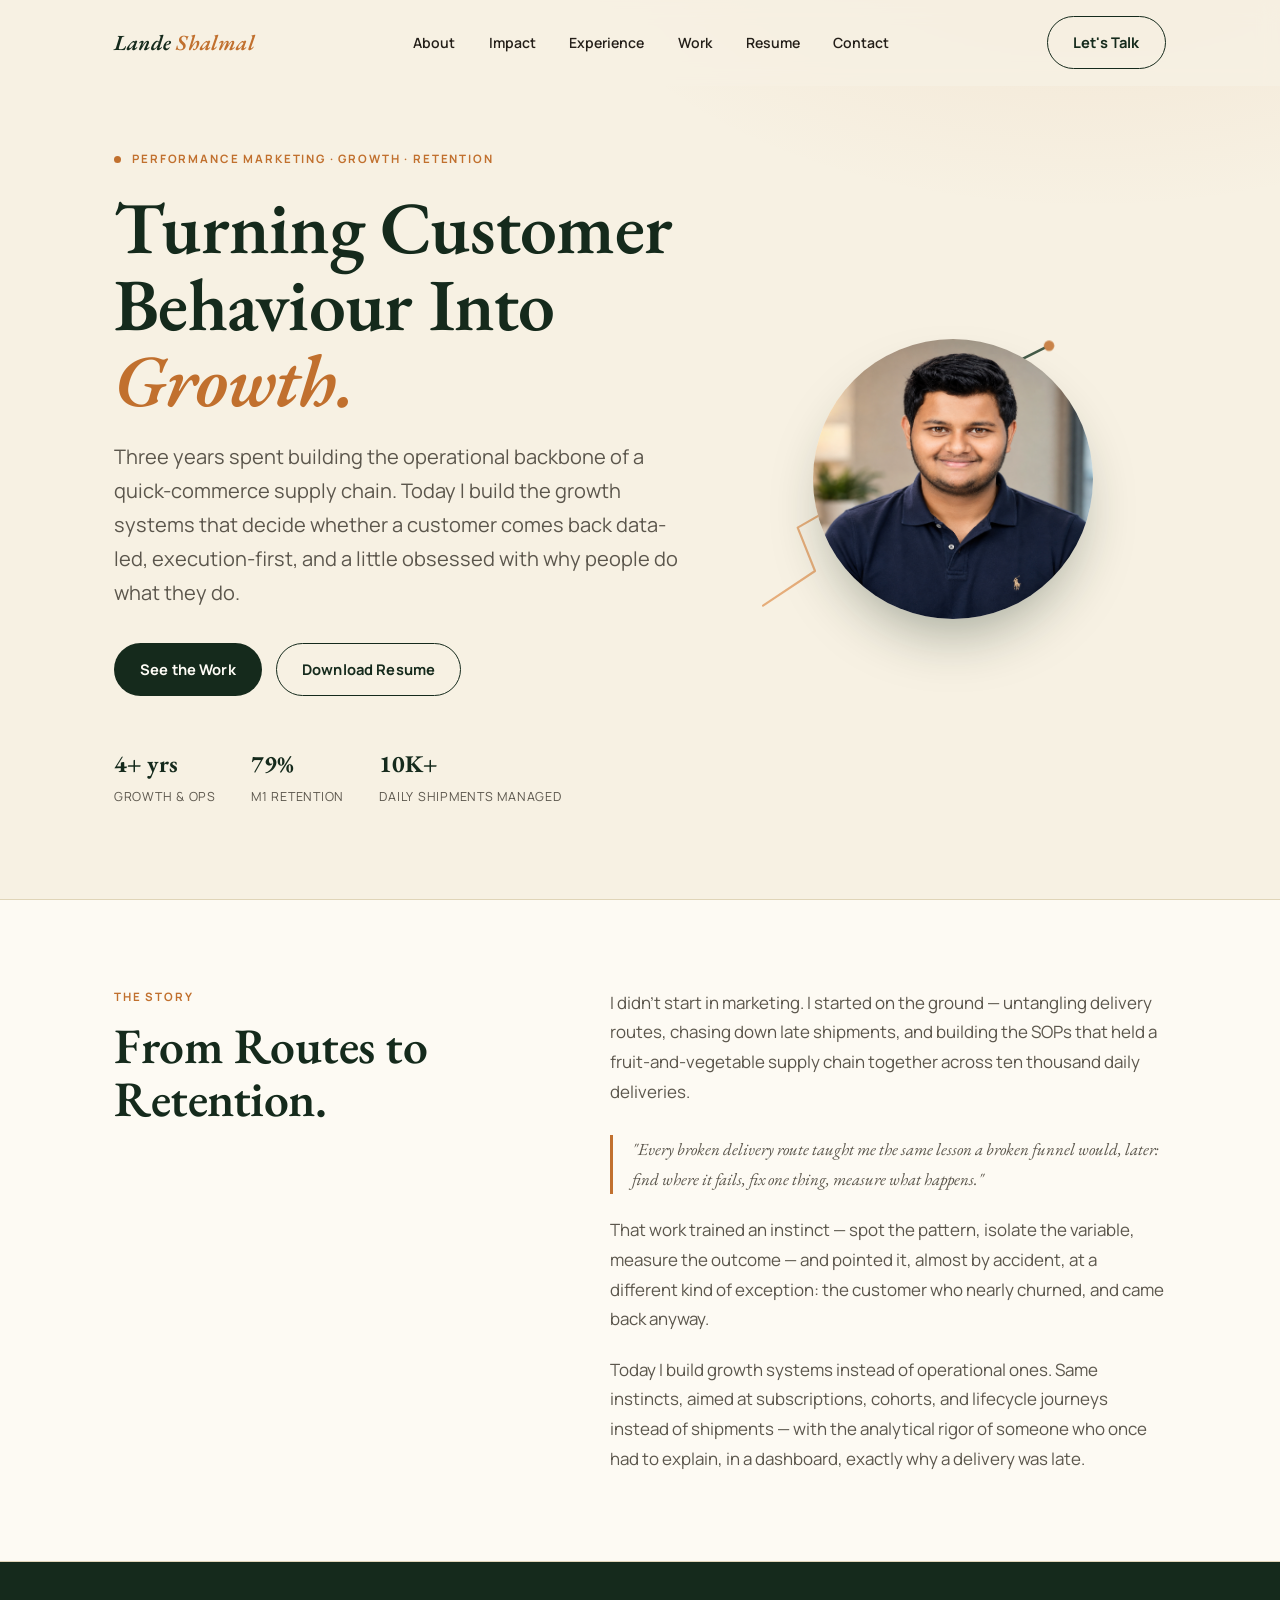
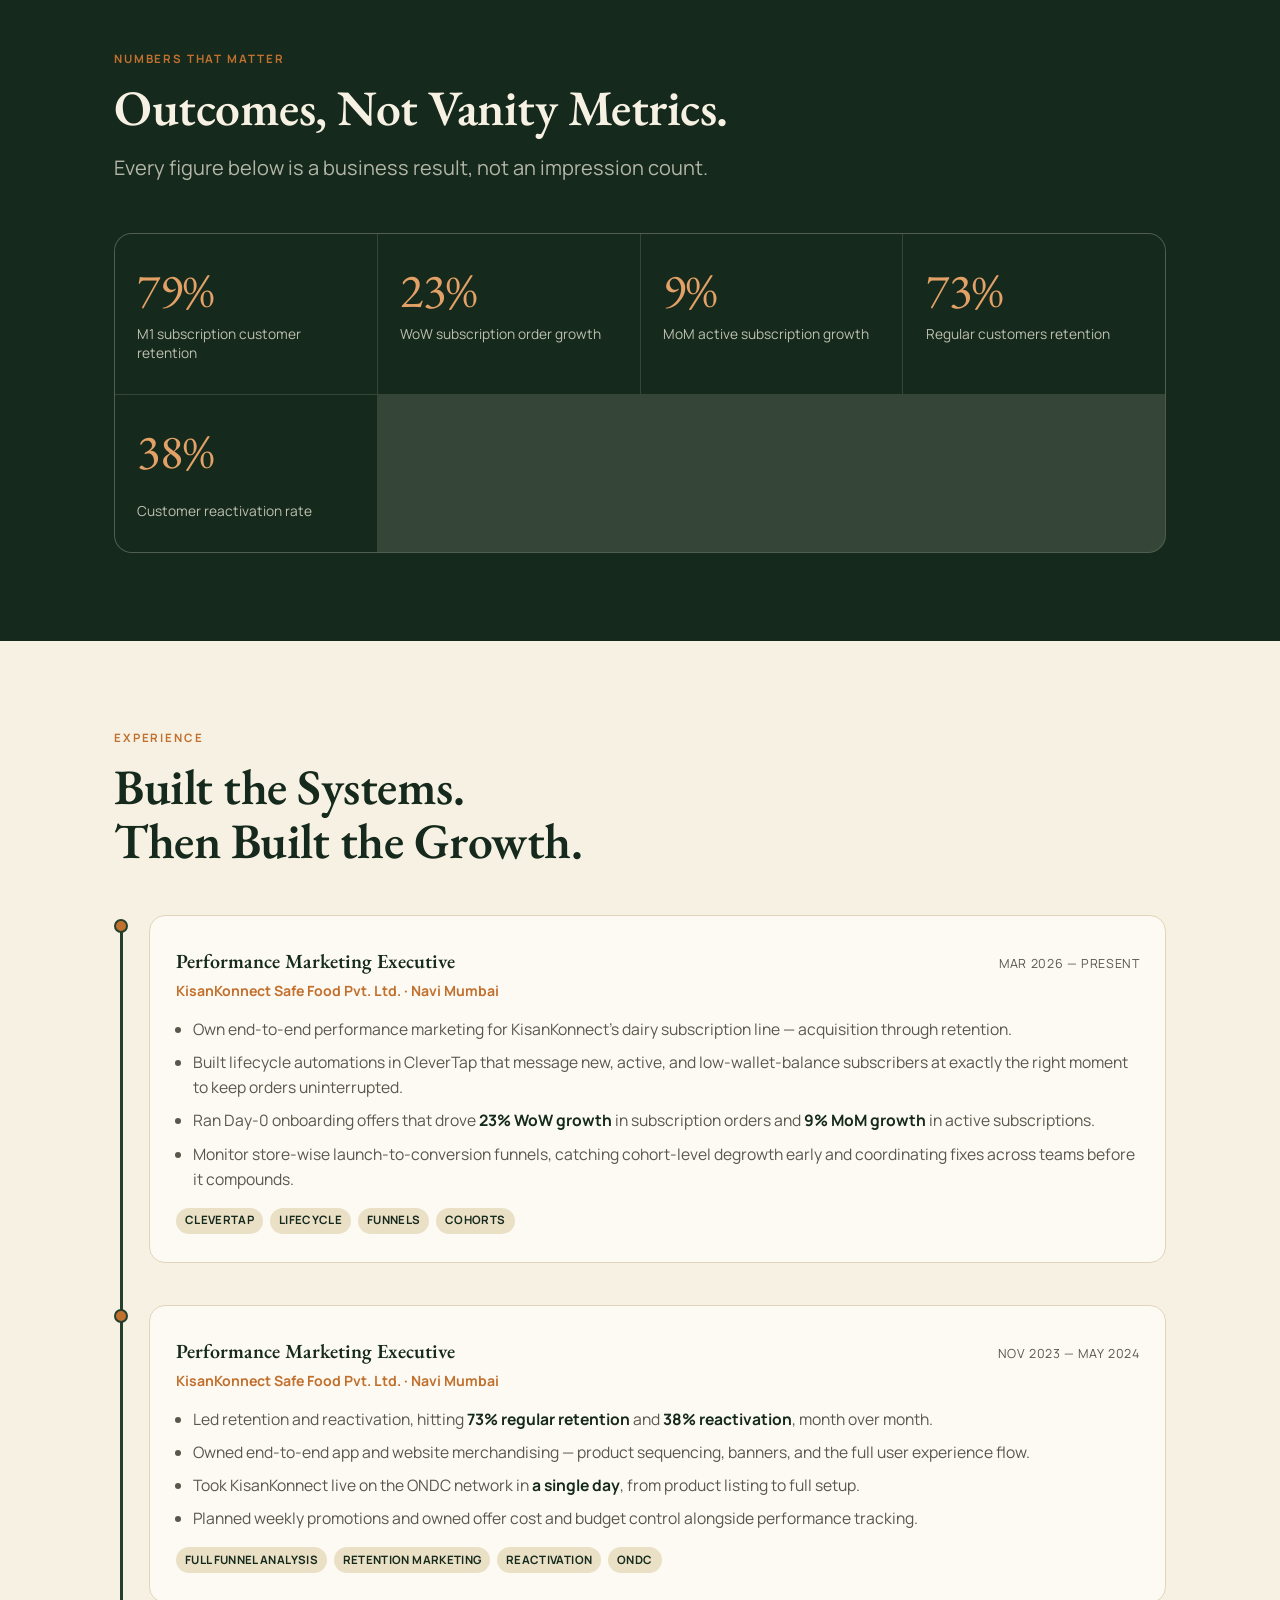
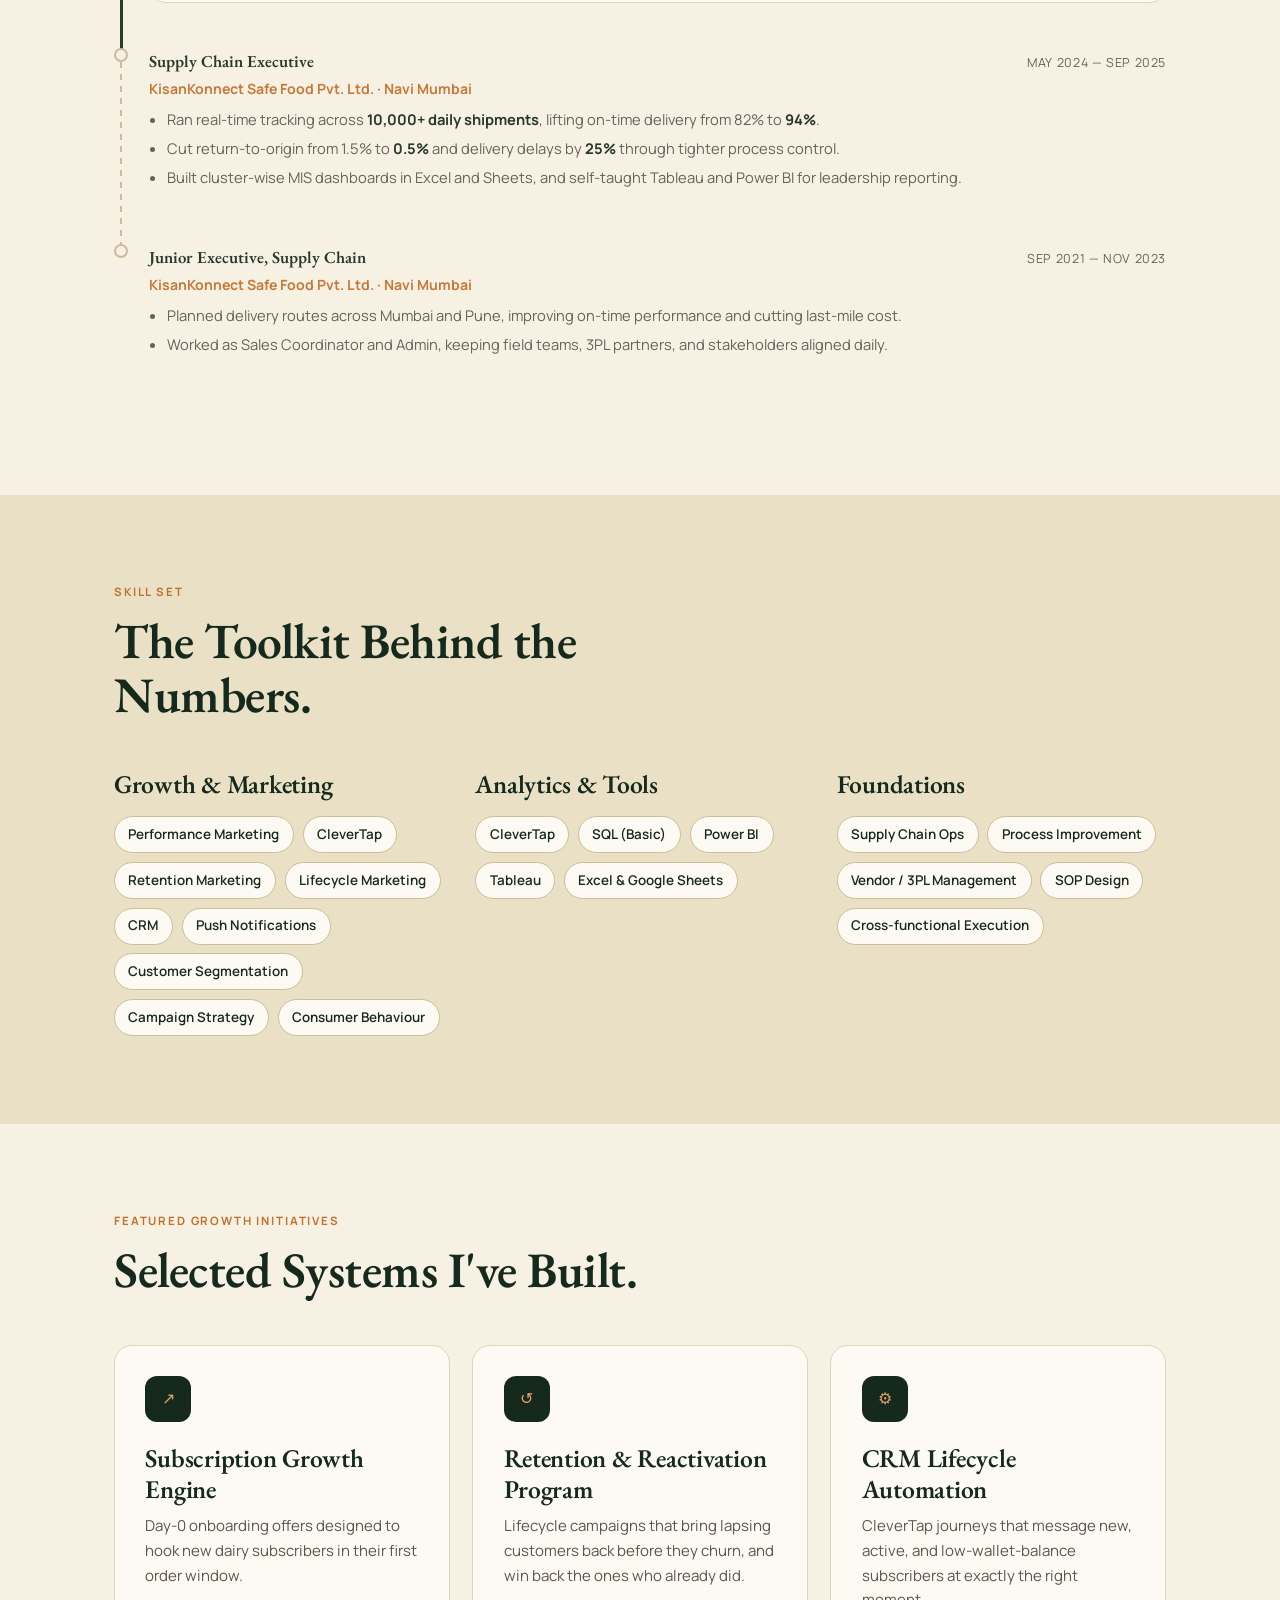
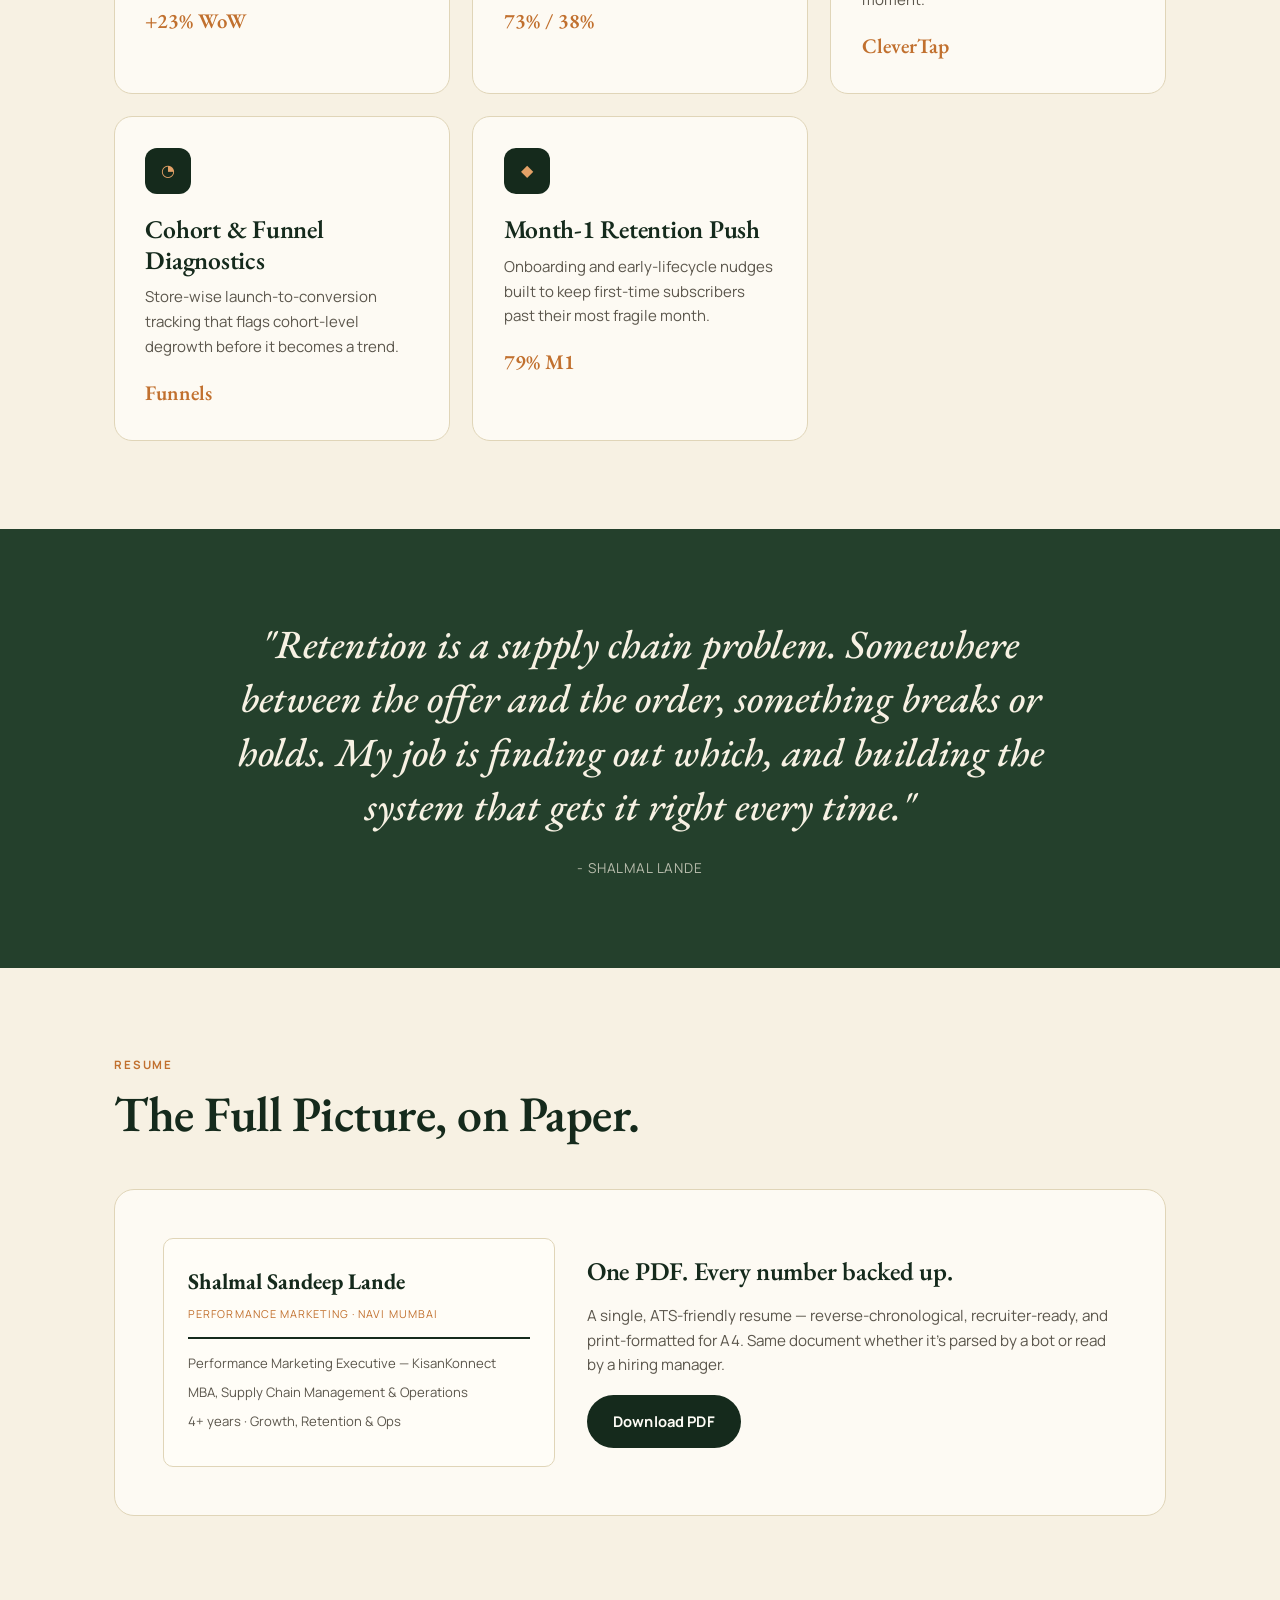
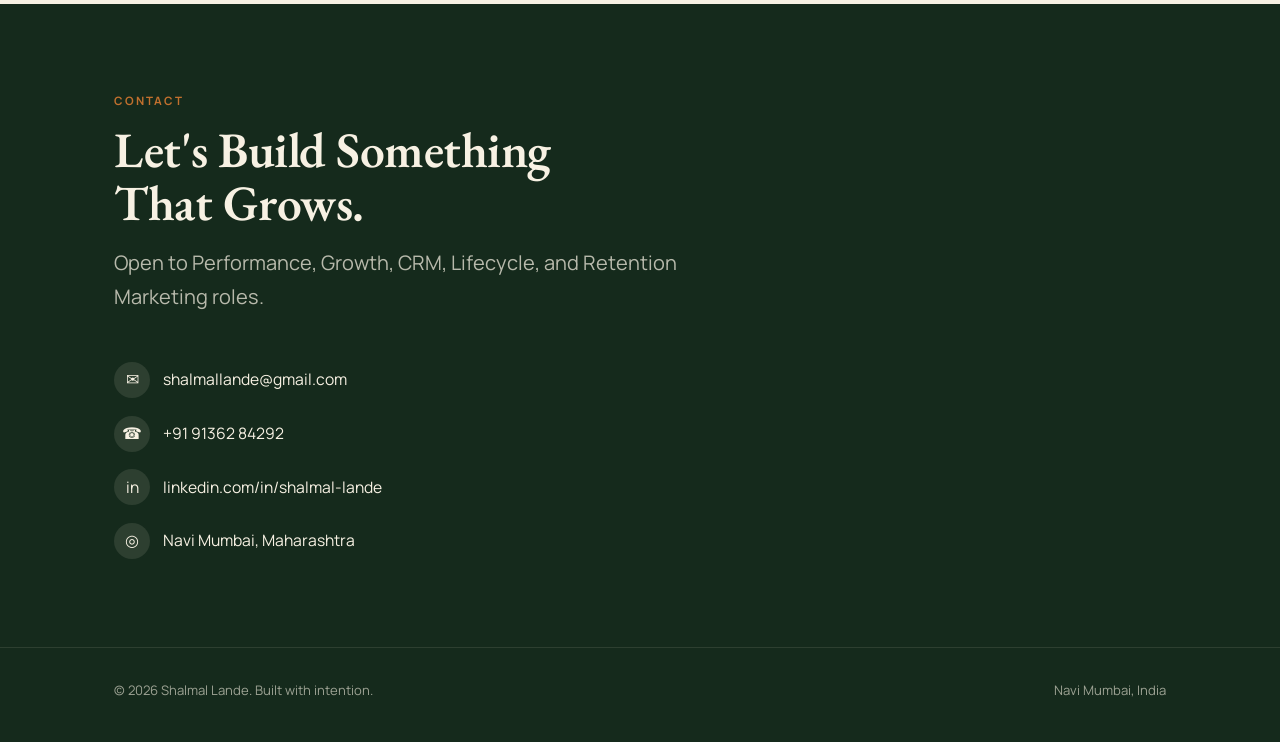
==== commit 584dc615: "Update index.html" ====
--- a/index.html
+++ b/index.html
@@ -773,7 +773,6 @@
         <p>A single, ATS‑friendly resume — reverse‑chronological, recruiter‑ready, and print‑formatted for A4. Same document whether it's parsed by a bot or read by a hiring manager.</p>
         <div class="resume-btns">
           <a href="Shalmal Lande - Resume 17 May 2026.pdf" download class="btn btn-primary magnetic">Download PDF</a>
-          <a href="resume.pdf" target="_blank" class="btn btn-ghost magnetic">Preview / Print</a>
         </div>
       </div>
     </div>
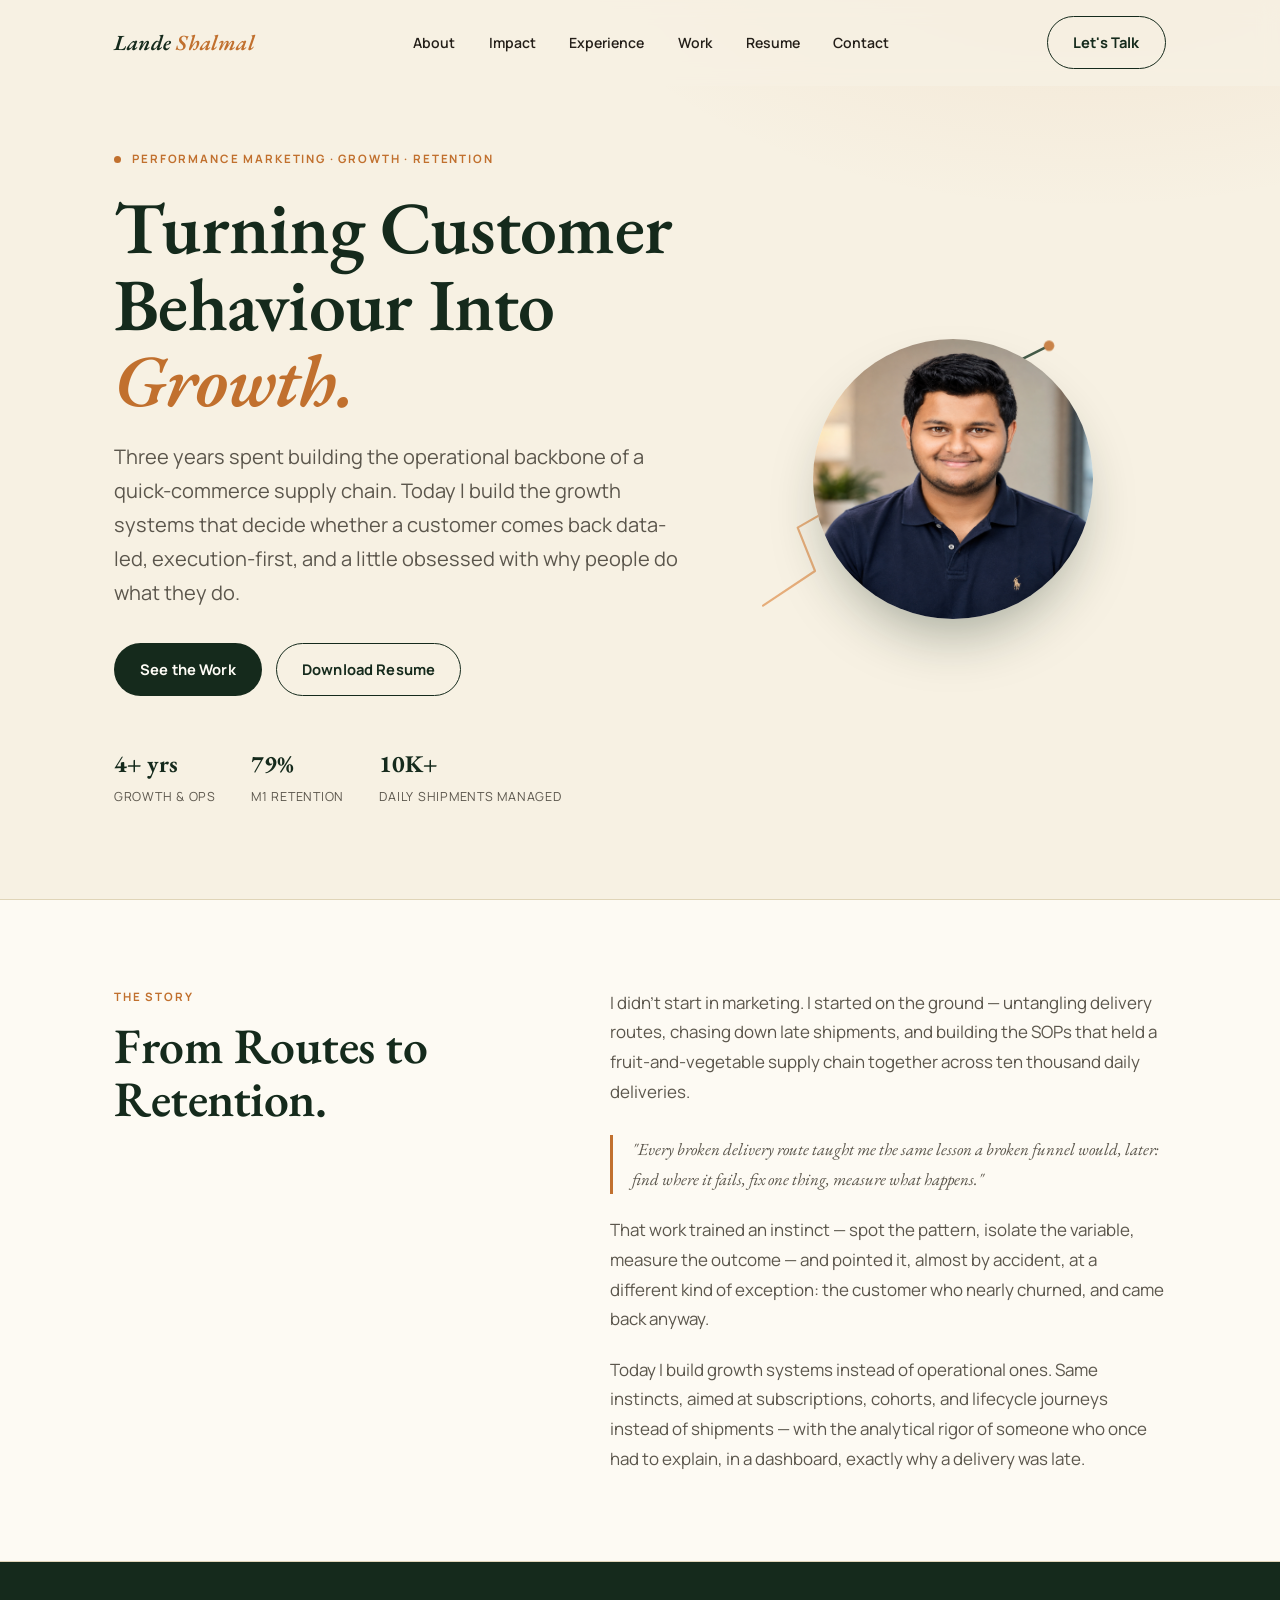
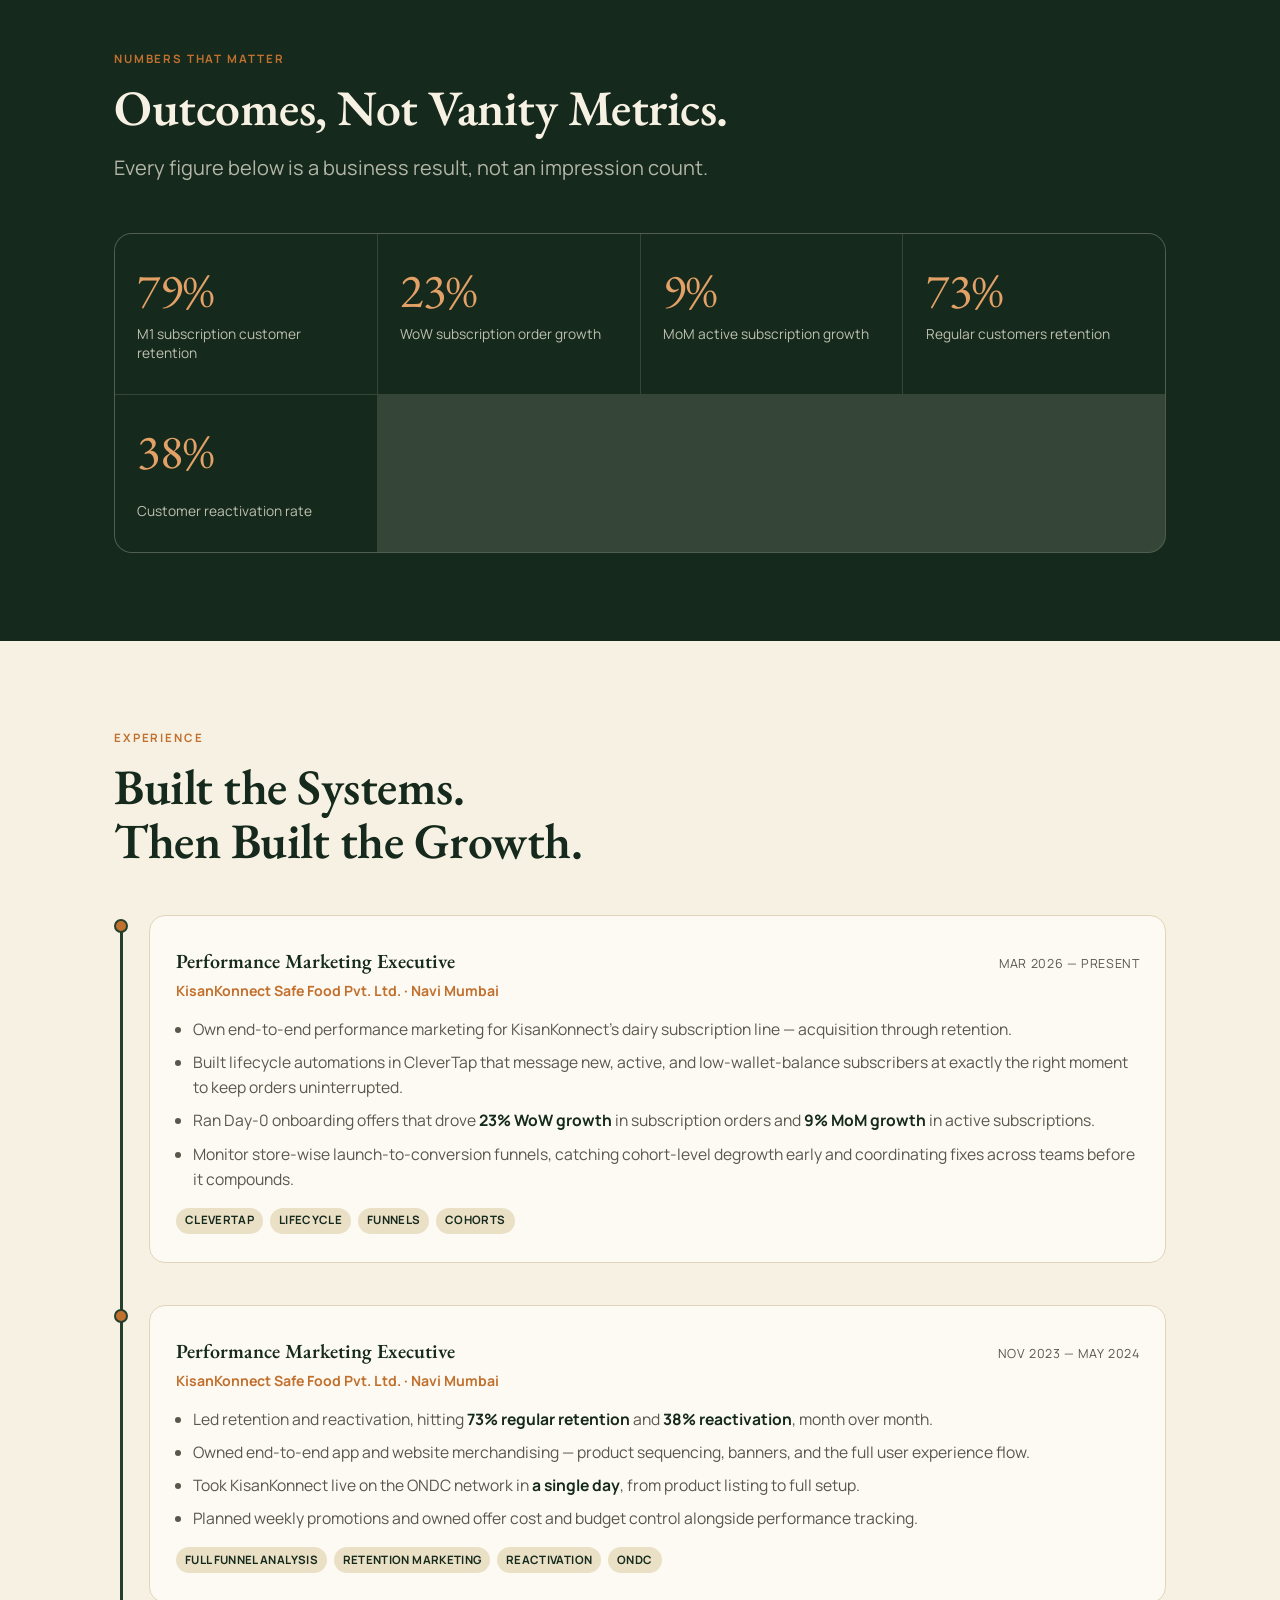
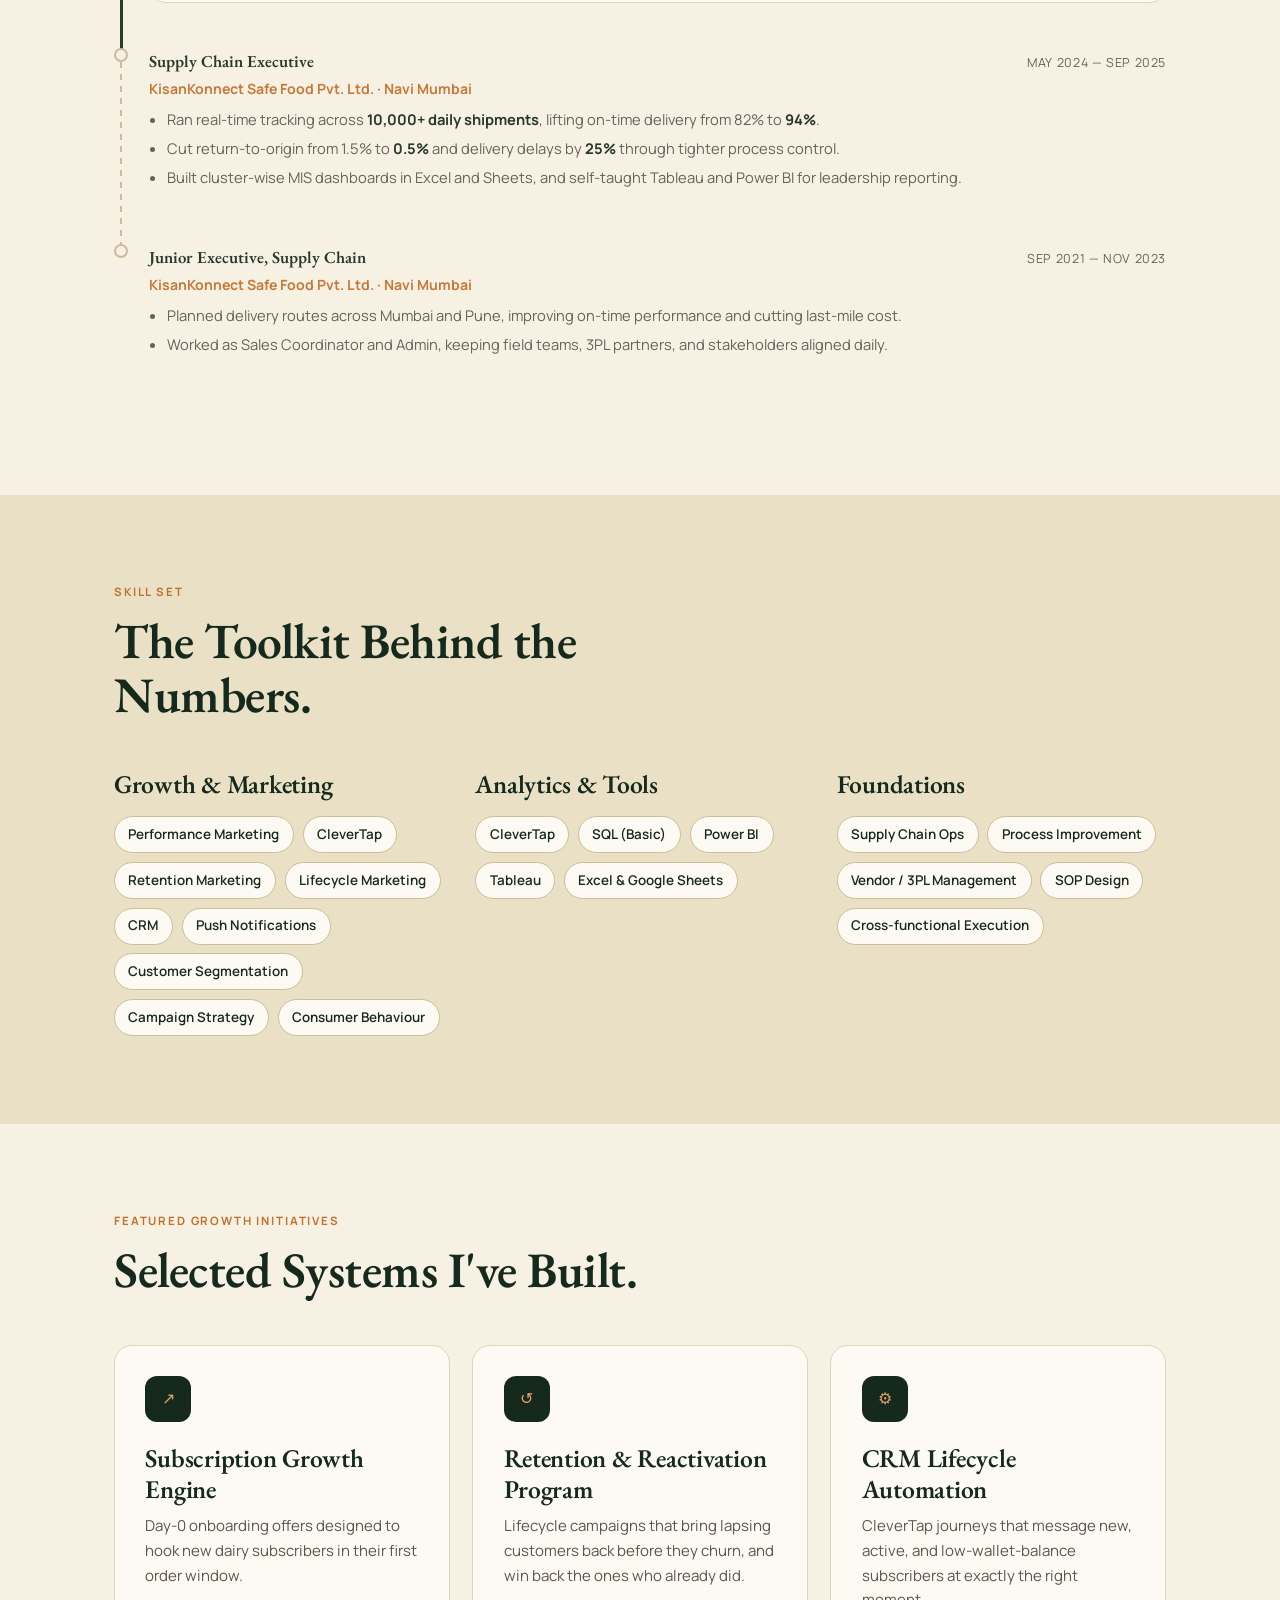
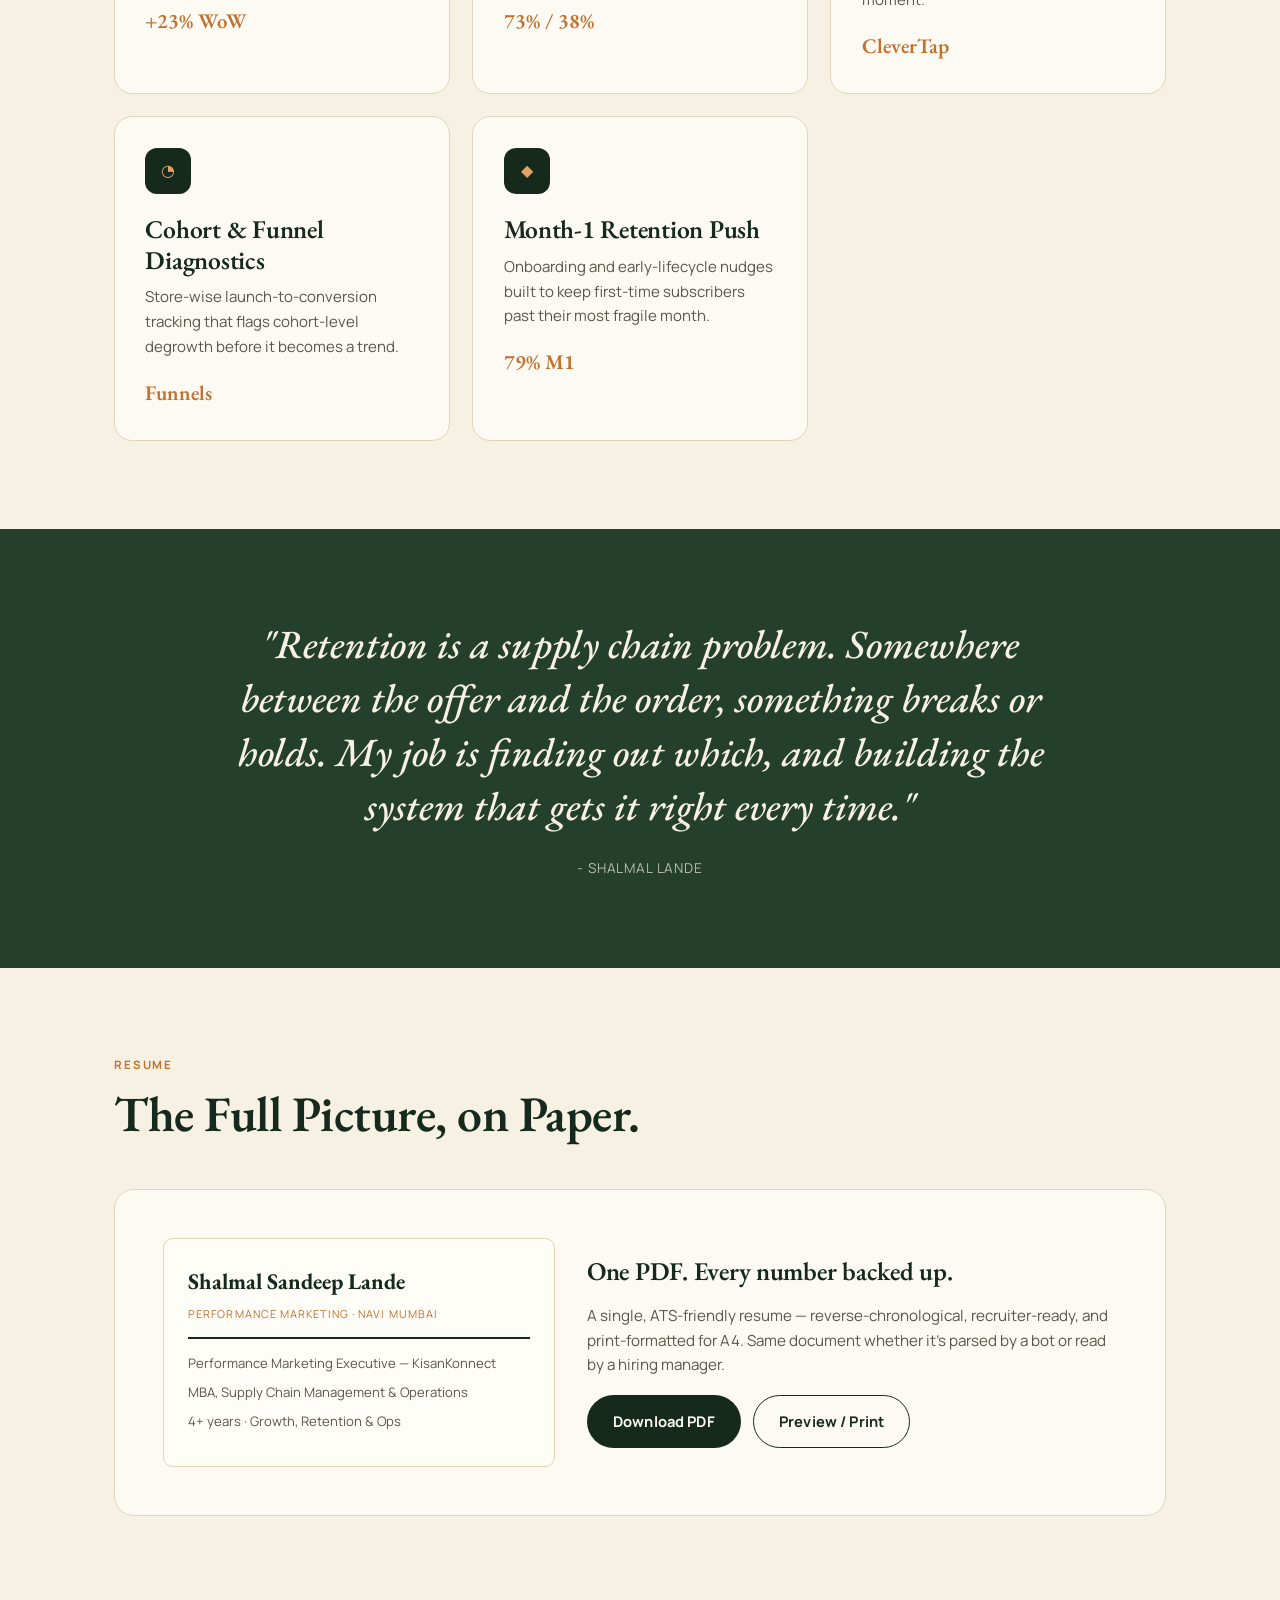
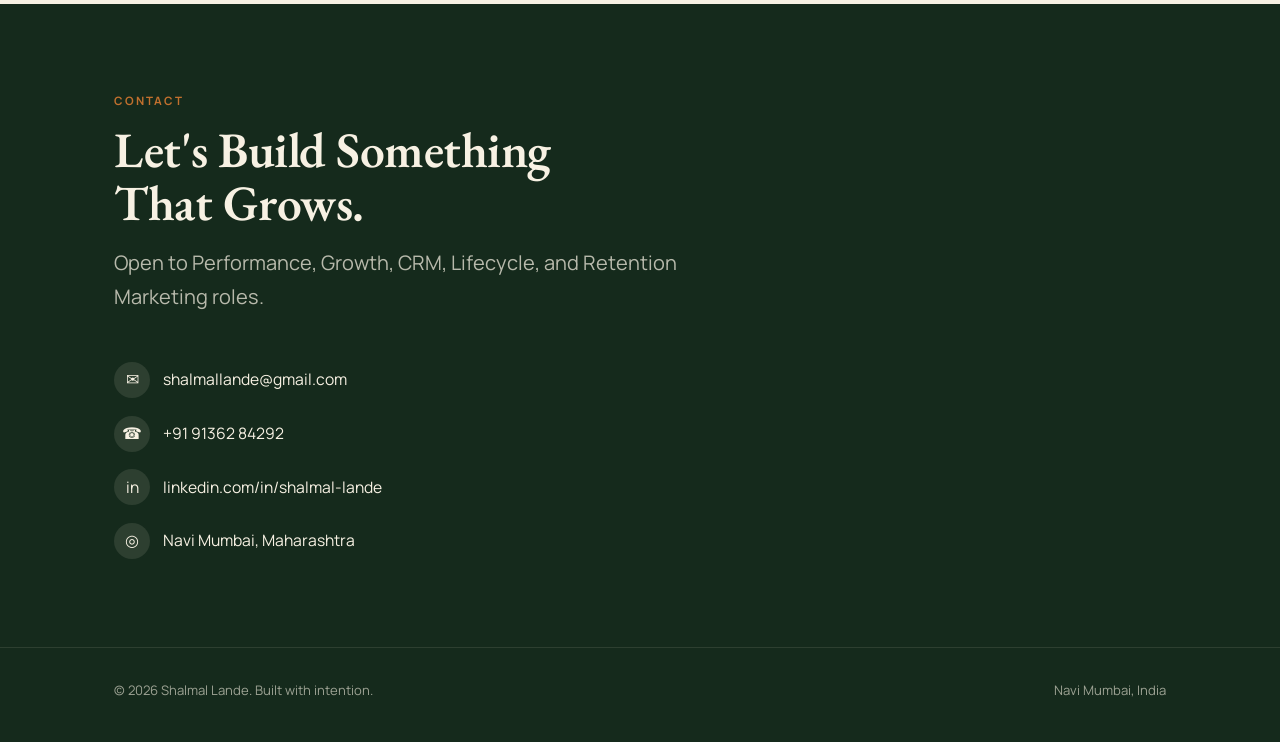
==== commit 7ff18c57: "Update index.html" ====
--- a/index.html
+++ b/index.html
@@ -772,7 +772,8 @@
         <h3>One PDF. Every number backed up.</h3>
         <p>A single, ATS‑friendly resume — reverse‑chronological, recruiter‑ready, and print‑formatted for A4. Same document whether it's parsed by a bot or read by a hiring manager.</p>
         <div class="resume-btns">
-          <a href="Shalmal Lande - Resume 17 May 2026.pdf" download class="btn btn-primary magnetic">Download PDF</a>
+          <a href="resume-shalmalpdf.pdf" download class="btn btn-primary magnetic">Download PDF</a>
+			 <a href="resume.pdf" target="_blank" class="btn btn-ghost magnetic">Preview / Print</a>
         </div>
       </div>
     </div>
